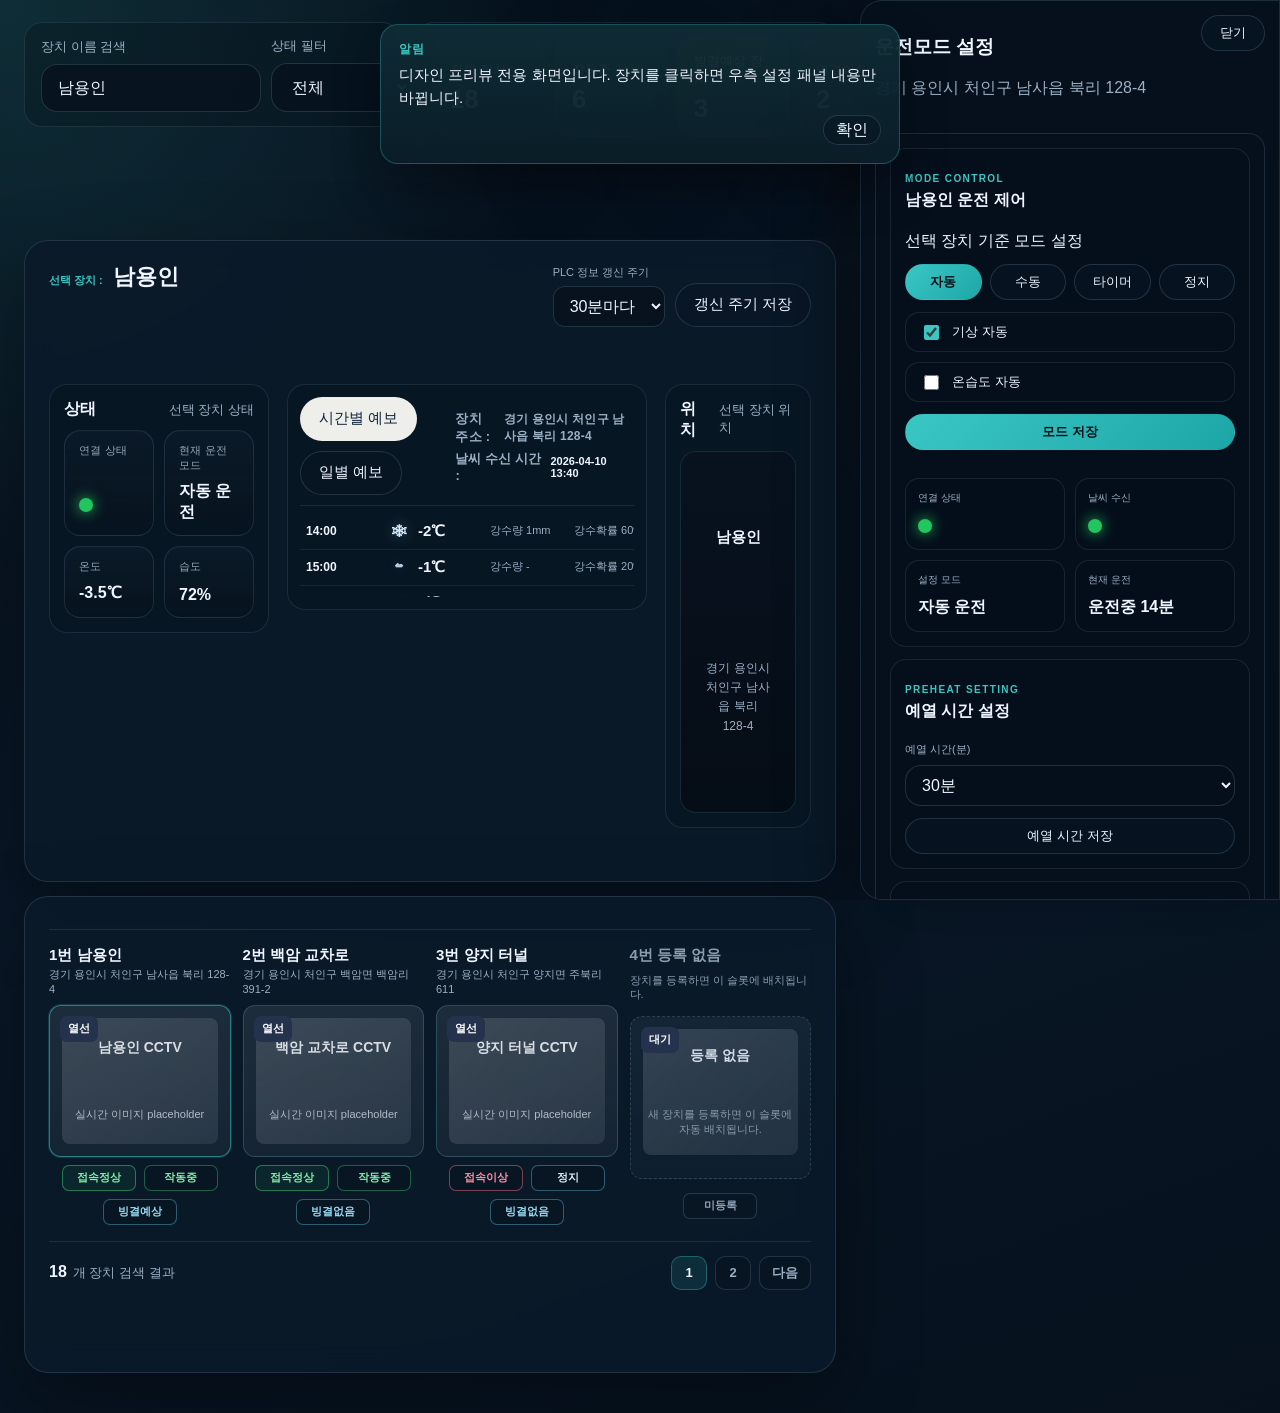
==== ui-preview/dashboard.html @ 3b99eb66 "preView" ====
<!DOCTYPE html>
<html lang="ko">
<head>
    <meta charset="UTF-8">
    <meta name="viewport" content="width=device-width, initial-scale=1.0">
    <title>대시보드 | 블랙아이스 관제 UI Preview</title>
    <link rel="stylesheet" href="assets/css/app.css">
    <script src="assets/js/preview.js" defer></script>
</head>
<body data-page="dashboard">
<div class="app-shell app-shell--drawer-open" data-drawer-shell>
    <aside class="sidebar">
        <div class="sidebar__account">
            <div class="sidebar__account-info">
                <strong>UI Preview Admin</strong>
                <span>admin</span>
            </div>
            <a href="index.html" class="button button--ghost button--sidebar">로그아웃</a>
        </div>
        <div class="sidebar__brand">
            <span class="sidebar__eyebrow">Black Ice MVP</span>
            <strong>관제 관리자</strong>
        </div>
        <nav class="sidebar__nav">
            <a href="dashboard.html" data-nav="dashboard">대시보드</a>
            <a href="devices.html" data-nav="devices">장치관리</a>
            <a href="users.html" data-nav="users">사용자관리</a>
        </nav>
        <div class="sidebar__footer">
            <p>PR 검토용 프리뷰입니다. 카드 선택, 모달 전환, 예보 토글만 목업 동작합니다.</p>
        </div>
    </aside>

    <main class="app-main app-main--dashboard">
        <div class="app-alert-pop" role="alert" aria-live="polite">
            <strong>알림</strong>
            <p>디자인 프리뷰 전용 화면입니다. 장치를 클릭하면 우측 설정 패널 내용만 바뀝니다.</p>
            <button type="button" class="app-alert-pop__close" aria-label="닫기">확인</button>
        </div>

        <div class="weather-alert-stack">
            <article class="weather-alert-card" data-dismiss-alert>
                <strong>남용인 눈 예정</strong>
                <p>11:00 진눈깨비 예보, 예열 시작</p>
                <small>경기 용인시 처인구 남사읍 북리 128-4</small>
                <button type="button" class="weather-alert-card__close" aria-label="닫기">X</button>
            </article>
        </div>

        <section class="camera-board__toolbar camera-board__toolbar--top">
            <section class="camera-board__tool-card">
                <form class="camera-filter-form" data-preview-message="정적 프리뷰에서는 검색 조건만 시각적으로 확인합니다.">
                    <label class="form-field">
                        <span>장치 이름 검색</span>
                        <input type="text" value="남용인" placeholder="장치 이름 입력">
                    </label>
                    <label class="form-field">
                        <span>상태 필터</span>
                        <select>
                            <option selected>전체</option>
                            <option>작동중</option>
                            <option>정상</option>
                            <option>꺼짐</option>
                            <option>통신이상</option>
                        </select>
                    </label>
                    <button type="submit" class="button button--ghost">검색</button>
                </form>
            </section>

            <section class="camera-board__tool-card camera-board__tool-card--stats">
                <div class="camera-board__header-actions">
                    <div class="stats-grid stats-grid--compact stats-grid--inline">
                        <button type="button" class="stat-card stat-card--compact" data-modal-target="all-devices-modal">
                            <span>전체 장치</span>
                            <strong>18</strong>
                        </button>
                        <button type="button" class="stat-card stat-card--compact stat-card--running" data-modal-target="running-devices-modal">
                            <span>작동중 장치</span>
                            <strong>6</strong>
                        </button>
                        <button type="button" class="stat-card stat-card--compact stat-card--ice" data-modal-target="icing-devices-modal">
                            <span>빙결예상 장치</span>
                            <strong>3</strong>
                        </button>
                        <button type="button" class="stat-card stat-card--compact stat-card--alert" data-modal-target="offline-devices-modal">
                            <span>연결이상발생</span>
                            <strong>2</strong>
                        </button>
                    </div>
                </div>
            </section>
        </section>

        <article class="panel panel--weather-board panel--weather-board--compact">
            <div class="panel__header">
                <div class="weather-board__title-line">
                    <span>선택 장치 :</span>
                    <strong data-selected-device-name>남용인</strong>
                </div>
                <div class="weather-board__actions">
                    <form class="weather-inline-setting-form weather-inline-setting-form--header" data-preview-message="갱신 주기 저장은 프리뷰에서 동작하지 않습니다.">
                        <label class="weather-inline-setting-form__field">
                            <span>PLC 정보 갱신 주기</span>
                            <select>
                                <option>갱신안함</option>
                                <option selected>30분마다</option>
                                <option>60분마다</option>
                            </select>
                        </label>
                        <button type="submit" class="button button--ghost">갱신 주기 저장</button>
                    </form>
                </div>
            </div>

            <div class="weather-board-layout">
                <section class="weather-section weather-section--status-board">
                    <div class="weather-section__header">
                        <h3>상태</h3>
                        <span data-selected-device-summary>선택 장치 상태</span>
                    </div>
                    <div class="weather-device-status-board">
                        <div class="weather-device-status-summary">
                            <article class="weather-device-summary-card">
                                <span>연결 상태</span>
                                <strong><i class="signal signal--large signal--on"></i></strong>
                            </article>
                            <article class="weather-device-summary-card">
                                <span>현재 운전 모드</span>
                                <strong data-selected-device-plc>자동 운전</strong>
                            </article>
                            <article class="weather-device-summary-card">
                                <span>온도</span>
                                <strong data-selected-device-temperature>-3.5℃</strong>
                            </article>
                            <article class="weather-device-summary-card">
                                <span>습도</span>
                                <strong data-selected-device-humidity>72%</strong>
                            </article>
                        </div>
                    </div>
                </section>

                <section class="weather-section weather-section--forecast-board">
                    <div class="weather-section__header">
                        <div class="weather-forecast-switch">
                            <button type="button" class="button weather-forecast-switch__button is-active" data-forecast-view="hourly">시간별 예보</button>
                            <button type="button" class="button weather-forecast-switch__button button--ghost" data-forecast-view="daily">일별 예보</button>
                        </div>
                        <div class="weather-forecast-meta">
                            <p class="weather-board__location-note weather-board__location-note--inline">
                                <span>장치 주소 :</span>
                                <strong data-selected-device-address>경기 용인시 처인구 남사읍 북리 128-4</strong>
                            </p>
                            <p class="weather-board__updated weather-board__updated--inline">
                                <span>날씨 수신 시간 :</span>
                                <strong data-selected-device-refresh>2026-04-10 13:40</strong>
                            </p>
                        </div>
                    </div>
                    <div class="weather-forecast-panel" data-forecast-panel="hourly">
                        <div class="weather-hourly-scroll">
                            <div class="weather-hourly-strip">
                                <article class="weather-hourly-card">
                                    <div class="weather-hourly-card__top"><strong>14:00</strong><span class="weather-icon weather-hourly-card__icon weather-icon--snow">❄</span></div>
                                    <span>-2℃</span><em>습설 가능성</em><small>강수량 1mm</small><small>강수확률 60%</small>
                                </article>
                                <article class="weather-hourly-card">
                                    <div class="weather-hourly-card__top"><strong>15:00</strong><span class="weather-icon weather-hourly-card__icon weather-icon--cloudy">☁</span></div>
                                    <span>-1℃</span><em>흐림</em><small>강수량 -</small><small>강수확률 20%</small>
                                </article>
                                <article class="weather-hourly-card">
                                    <div class="weather-hourly-card__top"><strong>16:00</strong><span class="weather-icon weather-hourly-card__icon weather-icon--rain">☂</span></div>
                                    <span>0℃</span><em>약한 비</em><small>강수량 1mm</small><small>강수확률 55%</small>
                                </article>
                            </div>
                        </div>
                    </div>
                    <div class="weather-forecast-panel is-hidden" data-forecast-panel="daily">
                        <div class="weather-daily-strip">
                            <article class="weather-daily-card">
                                <div class="weather-daily-card__day"><strong>04/10</strong><span>흐리고 눈</span></div>
                                <div class="weather-daily-card__summary"><span class="weather-icon weather-daily-card__icon weather-icon--snow">❄</span><div class="weather-daily-card__meta"><b>-4℃ / 1℃</b><small>강수량 1~4mm</small></div></div>
                            </article>
                            <article class="weather-daily-card">
                                <div class="weather-daily-card__day"><strong>04/11</strong><span>구름 많음</span></div>
                                <div class="weather-daily-card__summary"><span class="weather-icon weather-daily-card__icon weather-icon--cloudy">☁</span><div class="weather-daily-card__meta"><b>-2℃ / 5℃</b><small>강수량 -</small></div></div>
                            </article>
                        </div>
                    </div>
                </section>

                <section class="weather-section weather-section--map-board">
                    <div class="weather-section__header">
                        <h3>위치</h3>
                        <span>선택 장치 위치</span>
                    </div>
                    <div class="dashboard-weather-map-wrap">
                        <div class="dashboard-weather-map">
                            <div class="device-detail-map__fallback">
                                <strong data-selected-device-name>남용인</strong>
                                <p data-selected-device-address>경기 용인시 처인구 남사읍 북리 128-4</p>
                            </div>
                        </div>
                    </div>
                </section>
            </div>
        </article>

        <section class="panel panel--camera-board">
            <div class="camera-grid">
                <article class="camera-card is-active" data-device-card data-device-name="남용인">
                    <div class="camera-card__header">
                        <strong>1번 남용인</strong>
                        <p>경기 용인시 처인구 남사읍 북리 128-4</p>
                    </div>
                    <a class="camera-card__image" href="#" data-modal-target="operation-mode-modal"
                       data-device-name="남용인" data-device-address="경기 용인시 처인구 남사읍 북리 128-4"
                       data-device-mode="자동 운전" data-device-runtime="운전중 14분" data-device-summary="선택 장치 상태"
                       data-device-temperature="-3.5℃" data-device-humidity="72%" data-device-plc="자동 운전"
                       data-device-refresh="2026-04-10 13:40">
                        <div class="camera-card__badges"><span class="camera-card__badge">열선</span></div>
                        <div class="camera-card__placeholder"><strong>남용인 CCTV</strong><p>실시간 이미지 placeholder</p></div>
                    </a>
                    <div class="camera-card__meta">
                        <span class="camera-chip camera-chip--ok">접속정상</span>
                        <span class="camera-chip camera-chip--active">작동중</span>
                        <span class="camera-chip camera-chip--ice-risk">빙결예상</span>
                    </div>
                </article>

                <article class="camera-card" data-device-card data-device-name="백암 교차로">
                    <div class="camera-card__header">
                        <strong>2번 백암 교차로</strong>
                        <p>경기 용인시 처인구 백암면 백암리 391-2</p>
                    </div>
                    <a class="camera-card__image" href="#" data-modal-target="operation-mode-modal"
                       data-device-name="백암 교차로" data-device-address="경기 용인시 처인구 백암면 백암리 391-2"
                       data-device-mode="수동 ON" data-device-runtime="운전중 06분" data-device-summary="테스트 장치 상태"
                       data-device-temperature="-1.1℃" data-device-humidity="64%" data-device-plc="수동 운전"
                       data-device-refresh="2026-04-10 13:36">
                        <div class="camera-card__badges"><span class="camera-card__badge">열선</span></div>
                        <div class="camera-card__placeholder"><strong>백암 교차로 CCTV</strong><p>실시간 이미지 placeholder</p></div>
                    </a>
                    <div class="camera-card__meta">
                        <span class="camera-chip camera-chip--ok">접속정상</span>
                        <span class="camera-chip camera-chip--active">작동중</span>
                        <span class="camera-chip camera-chip--ice-safe">빙결없음</span>
                    </div>
                </article>

                <article class="camera-card" data-device-card data-device-name="양지 터널">
                    <div class="camera-card__header">
                        <strong>3번 양지 터널</strong>
                        <p>경기 용인시 처인구 양지면 주북리 611</p>
                    </div>
                    <a class="camera-card__image" href="#" data-modal-target="operation-mode-modal"
                       data-device-name="양지 터널" data-device-address="경기 용인시 처인구 양지면 주북리 611"
                       data-device-mode="정지" data-device-runtime="대기중" data-device-summary="선택 장치 상태"
                       data-device-temperature="1.8℃" data-device-humidity="49%" data-device-plc="정지"
                       data-device-refresh="2026-04-10 13:28">
                        <div class="camera-card__badges"><span class="camera-card__badge">열선</span></div>
                        <div class="camera-card__placeholder"><strong>양지 터널 CCTV</strong><p>실시간 이미지 placeholder</p></div>
                    </a>
                    <div class="camera-card__meta">
                        <span class="camera-chip camera-chip--bad">접속이상</span>
                        <span class="camera-chip camera-chip--idle">정지</span>
                        <span class="camera-chip camera-chip--ice-safe">빙결없음</span>
                    </div>
                </article>

                <article class="camera-card camera-card--empty">
                    <div class="camera-card__header"><strong>4번 등록 없음</strong><p>장치를 등록하면 이 슬롯에 배치됩니다.</p></div>
                    <div class="camera-card__image camera-card__image--empty"><span class="camera-card__badge">대기</span><div class="camera-card__placeholder camera-card__placeholder--empty"><strong>등록 없음</strong><p>새 장치를 등록하면 이 슬롯에 자동 배치됩니다.</p></div></div>
                    <div class="camera-card__meta"><span class="camera-chip camera-chip--empty">미등록</span></div>
                </article>
            </div>

            <div class="camera-board__footer">
                <div class="camera-board__result"><strong>18</strong><span>개 장치 검색 결과</span></div>
                <nav class="pagination">
                    <a class="page-link is-active" href="#">1</a>
                    <a class="page-link" href="#">2</a>
                    <a class="page-link" href="#">다음</a>
                </nav>
            </div>
        </section>
    </main>
</div>

<div class="modal modal--drawer is-open" id="operation-mode-modal">
    <div class="modal__backdrop modal__backdrop--solid" data-close-modal></div>
    <div class="modal__panel modal__panel--wide">
        <div class="modal__header">
            <div>
                <h3>운전모드 설정</h3>
                <p class="detail-note" data-selected-device-address>경기 용인시 처인구 남사읍 북리 128-4</p>
            </div>
            <div class="modal__actions">
                <button type="button" class="button button--ghost" data-close-modal>닫기</button>
            </div>
        </div>

        <div class="modal-mode-layout">
            <section class="modal-side-stack">
                <section class="modal-setting-card">
                    <div class="modal-mode-aside__header">
                        <p class="panel__eyebrow">Mode Control</p>
                        <h4><span data-selected-device-name>남용인</span> 운전 제어</h4>
                    </div>

                    <div class="modal-mode-controls">
                        <form class="inline-form inline-form--tight" data-preview-message="프리뷰에서는 실제 제어 명령이 전송되지 않습니다.">
                            <div class="modal-mode-picker">
                                <div class="help-inline-label"><span>선택 장치 기준 모드 설정</span></div>
                                <div class="modal-mode-picker__buttons">
                                    <button type="button" class="button mode-option-button button--primary is-active" data-mode-option="AUTO">자동</button>
                                    <button type="button" class="button mode-option-button button--ghost" data-mode-option="MANUAL">수동</button>
                                    <button type="button" class="button mode-option-button button--ghost" data-mode-option="TIMER">타이머</button>
                                    <button type="button" class="button mode-option-button button--ghost" data-mode-option="STOP">정지</button>
                                </div>
                            </div>

                            <div class="modal-auto-options" id="autoModeOptions">
                                <label class="modal-checkbox"><input type="checkbox" checked><span>기상 자동</span></label>
                                <label class="modal-checkbox"><input type="checkbox"><span>온습도 자동</span></label>
                            </div>

                            <button type="submit" class="button button--primary">모드 저장</button>
                        </form>

                        <div class="mode-actions is-hidden" id="manualControlActions">
                            <button type="button" class="button manual-state-button button--accent is-active" data-manual-state="ON">수동 ON</button>
                            <button type="button" class="button manual-state-button button--ghost" data-manual-state="OFF">수동 OFF</button>
                        </div>

                        <div class="modal-mode-status">
                            <article class="modal-mode-status-card"><span>연결 상태</span><strong><i class="signal signal--on"></i></strong></article>
                            <article class="modal-mode-status-card"><span>날씨 수신</span><strong><i class="signal signal--on"></i></strong></article>
                            <article class="modal-mode-status-card"><span>설정 모드</span><strong data-selected-device-mode>자동 운전</strong></article>
                            <article class="modal-mode-status-card"><span>현재 운전</span><strong data-selected-device-runtime>운전중 14분</strong></article>
                        </div>
                    </div>
                </section>

                <section class="modal-setting-card" id="preheatSettingCard">
                    <div class="modal-mode-aside__header">
                        <p class="panel__eyebrow">Preheat Setting</p>
                        <h4>예열 시간 설정</h4>
                    </div>
                    <form class="inline-form inline-form--tight" data-preview-message="예열 시간은 프리뷰에서 저장되지 않습니다.">
                        <label class="form-field">
                            <span>예열 시간(분)</span>
                            <select>
                                <option>0분</option>
                                <option selected>30분</option>
                                <option>60분</option>
                                <option>90분</option>
                            </select>
                        </label>
                        <button type="submit" class="button button--ghost">예열 시간 저장</button>
                    </form>
                </section>

                <section class="modal-setting-card">
                    <div class="modal-mode-aside__header">
                        <p class="panel__eyebrow">Time Setting</p>
                        <h4>시간 설정</h4>
                    </div>
                    <div class="modal-setting-stack">
                        <div class="modal-subsetting" data-mode-panel="manual">
                            <form class="inline-form inline-form--tight" data-preview-message="수동 시간 설정은 프리뷰에서 저장되지 않습니다.">
                                <label class="form-field"><span>가동 유지 시간</span><select><option>30분</option><option selected>60분</option><option>90분</option></select></label>
                                <label class="form-field"><span>딜레이 시간</span><select><option selected>0분</option><option>30분</option><option>60분</option></select></label>
                                <button type="submit" class="button button--ghost">작동 시간 저장</button>
                            </form>
                        </div>

                        <div class="modal-subsetting is-hidden" data-mode-panel="auto">
                            <form class="inline-form inline-form--tight" data-preview-message="자동 모드 시간 설정은 프리뷰에서 저장되지 않습니다.">
                                <label class="form-field"><span>정지 딜레이 시간</span><select><option selected>0분</option><option>30분</option><option>60분</option></select></label>
                                <button type="submit" class="button button--ghost">딜레이 저장</button>
                            </form>
                        </div>

                        <div class="modal-subsetting is-hidden" data-mode-panel="timer">
                            <form class="inline-form inline-form--tight" data-preview-message="타이머 설정은 프리뷰에서 저장되지 않습니다.">
                                <label class="form-field"><span>타이머 시작시간</span><select><option selected>06:00</option><option>06:30</option><option>07:00</option></select></label>
                                <label class="form-field"><span>가동시간</span><select><option>30분</option><option selected>60분</option></select></label>
                                <label class="form-field"><span>중단시간</span><select><option selected>30분</option><option>60분</option></select></label>
                                <label class="form-field"><span>타이머 종료시간</span><select><option>08:00</option><option selected>09:00</option></select></label>
                                <button type="submit" class="button button--ghost">타이머 저장</button>
                            </form>
                        </div>

                        <div class="modal-subsetting is-hidden" data-mode-panel="stop">
                            <div class="modal-stop-note">
                                <strong>정지 모드</strong>
                                <p>정지를 저장하면 선택 장치에 OFF 명령이 전송되는 흐름을 가정합니다.</p>
                            </div>
                        </div>
                    </div>
                </section>
            </section>
        </div>
    </div>
</div>

<div class="modal" id="all-devices-modal">
    <div class="modal__backdrop" data-close-modal></div>
    <div class="modal__panel">
        <div class="modal__header"><h3>전체 장치</h3><button type="button" class="button button--ghost" data-close-modal>닫기</button></div>
        <div class="modal__body"><ul class="modal-list"><li><div><strong>남용인</strong><span>정상</span></div><a href="device-detail.html" class="button button--ghost">상세</a></li><li><div><strong>백암 교차로</strong><span>정상</span></div><a href="device-detail.html" class="button button--ghost">상세</a></li><li><div><strong>양지 터널</strong><span>통신이상</span></div><a href="device-detail.html" class="button button--ghost">상세</a></li></ul></div>
    </div>
</div>

<div class="modal" id="running-devices-modal">
    <div class="modal__backdrop" data-close-modal></div>
    <div class="modal__panel">
        <div class="modal__header"><h3>작동중 장치</h3><button type="button" class="button button--ghost" data-close-modal>닫기</button></div>
        <div class="modal__body"><ul class="modal-list"><li><div><strong>남용인</strong><span>자동 운전</span></div><a href="device-detail.html" class="button button--ghost">상세</a></li><li><div><strong>백암 교차로</strong><span>수동 ON</span></div><a href="device-detail.html" class="button button--ghost">상세</a></li></ul></div>
    </div>
</div>

<div class="modal" id="icing-devices-modal">
    <div class="modal__backdrop" data-close-modal></div>
    <div class="modal__panel">
        <div class="modal__header"><h3>빙결예상 장치</h3><button type="button" class="button button--ghost" data-close-modal>닫기</button></div>
        <div class="modal__body"><ul class="modal-list"><li><div><strong>남용인</strong><span>11:00 진눈깨비 예보</span></div><a href="device-detail.html" class="button button--ghost">상세</a></li><li><div><strong>북리 램프</strong><span>12:00 비/눈 예보</span></div><a href="device-detail.html" class="button button--ghost">상세</a></li></ul></div>
    </div>
</div>

<div class="modal" id="offline-devices-modal">
    <div class="modal__backdrop" data-close-modal></div>
    <div class="modal__panel">
        <div class="modal__header"><h3>연결이상 장치</h3><button type="button" class="button button--ghost" data-close-modal>닫기</button></div>
        <div class="modal__body"><ul class="modal-list"><li><div><strong>양지 터널</strong><span>PLC 응답 지연</span></div><a href="device-detail.html" class="button button--ghost">상세</a></li><li><div><strong>원삼 교량</strong><span>상태 수신 실패</span></div><a href="device-detail.html" class="button button--ghost">상세</a></li></ul></div>
    </div>
</div>
</body>
</html>
---- ui-preview/assets/css/app.css ----
:root {
    --bg: #07111d;
    --bg-soft: #0d1a29;
    --panel: rgba(10, 26, 42, 0.9);
    --panel-strong: #10253b;
    --line: rgba(154, 193, 220, 0.16);
    --text: #eff6ff;
    --muted: #9bb0c4;
    --accent: #3ac7c4;
    --accent-strong: #1ea6a7;
    --warning: #f97316;
    --danger: #fb7185;
    --success: #22c55e;
    --shadow: 0 30px 80px rgba(0, 0, 0, 0.35);
}

* {
    box-sizing: border-box;
}

body {
    margin: 0;
    min-height: 100vh;
    font-family: "Segoe UI", "Pretendard", "Noto Sans KR", sans-serif;
    color: var(--text);
    background:
            radial-gradient(circle at top left, rgba(58, 199, 196, 0.16), transparent 30%),
            radial-gradient(circle at right 20%, rgba(249, 115, 22, 0.12), transparent 28%),
            linear-gradient(160deg, #06101b 0%, #091727 50%, #06111d 100%);
}

a {
    color: inherit;
    text-decoration: none;
}

button,
input,
select,
textarea {
    font: inherit;
}

.login-body {
    display: grid;
    place-items: center;
    padding: 32px;
}

.login-shell {
    display: grid;
    grid-template-columns: minmax(320px, 460px) minmax(260px, 320px);
    gap: 24px;
    width: min(100%, 1040px);
}

.login-panel,
.login-card,
.sidebar,
.panel,
.modal__panel {
    border: 1px solid var(--line);
    border-radius: 24px;
    background: var(--panel);
    box-shadow: var(--shadow);
    backdrop-filter: blur(14px);
}

.login-panel {
    padding: 40px;
}

.login-panel__eyebrow,
.panel__eyebrow,
.topbar__label,
.sidebar__eyebrow {
    display: inline-block;
    margin-bottom: 10px;
    color: var(--accent);
    font-size: 12px;
    font-weight: 700;
    letter-spacing: 0.14em;
    text-transform: uppercase;
}

.login-panel h1,
.topbar h1,
.panel h2 {
    margin: 0;
    font-size: clamp(1.35rem, 1.8vw, 1.95rem);
}

.login-panel p,
.topbar__subtitle,
.sidebar__footer,
.placeholder p,
.empty-state p,
.detail-note {
    color: var(--muted);
}

.login-form,
.inline-form,
.form-grid {
    display: grid;
    gap: 16px;
}

.form-grid {
    grid-template-columns: repeat(2, minmax(0, 1fr));
}

.form-field {
    display: grid;
    gap: 8px;
}

.form-field__inline {
    display: grid;
    grid-template-columns: minmax(0, 1fr) auto;
    gap: 10px;
    align-items: center;
}

.form-field--full {
    grid-column: 1 / -1;
}

.form-field span {
    font-size: 13px;
    color: var(--muted);
}

.form-field input,
.form-field select,
.form-field textarea {
    width: 100%;
    padding: 14px 16px;
    border: 1px solid rgba(154, 193, 220, 0.18);
    border-radius: 16px;
    background: rgba(7, 17, 29, 0.78);
    color: var(--text);
}

.form-field input[readonly] {
    background: rgba(10, 22, 36, 0.88);
    color: rgba(239, 246, 255, 0.92);
}

.device-address-search small {
    color: var(--muted);
}

.device-form--compact {
    gap: 12px;
}

.device-form--compact .form-field {
    gap: 6px;
}

.device-form--compact .form-field span,
.device-form--compact .form-field small {
    font-size: 12px;
}

.device-form--compact .form-field input,
.device-form--compact .form-field select,
.device-form--compact .form-field textarea {
    padding: 12px 14px;
    border-radius: 14px;
    font-size: 14px;
}

.device-form--compact .button {
    min-height: 40px;
    font-size: 14px;
}

.form-field small {
    color: #fecaca;
}

.button {
    display: inline-flex;
    align-items: center;
    justify-content: center;
    gap: 8px;
    min-height: 44px;
    padding: 0 18px;
    border: 1px solid transparent;
    border-radius: 999px;
    cursor: pointer;
    font-size: 15px;
    transition: transform 0.18s ease, border-color 0.18s ease, background 0.18s ease;
}

.button:hover {
    transform: translateY(-1px);
}

.button--primary {
    background: linear-gradient(135deg, var(--accent), var(--accent-strong));
    color: #03131a;
    font-weight: 700;
}

.button--accent {
    background: linear-gradient(135deg, #f59e0b, var(--warning));
    color: #1c1204;
    font-weight: 700;
}

.button--ghost {
    border-color: rgba(154, 193, 220, 0.18);
    background: rgba(9, 22, 36, 0.65);
    color: var(--text);
}

.button--danger {
    background: rgba(251, 113, 133, 0.14);
    border-color: rgba(251, 113, 133, 0.28);
    color: #fecdd3;
}

.button--full {
    width: 100%;
}

.button--sidebar {
    min-height: 38px;
    padding: 0 14px;
}

.app-shell {
    display: grid;
    grid-template-columns: 280px minmax(0, 1fr);
    min-height: 100vh;
}

.sidebar {
    margin: 22px;
    padding: 20px 20px 24px;
    display: flex;
    flex-direction: column;
    gap: 18px;
}

.sidebar__account {
    display: flex;
    align-items: center;
    justify-content: space-between;
    gap: 10px;
    padding: 12px 14px;
    border: 1px solid var(--line);
    border-radius: 18px;
    background: rgba(8, 18, 31, 0.72);
}

.sidebar__account-info {
    display: grid;
    gap: 2px;
    min-width: 0;
}

.sidebar__account-info strong {
    font-size: 12px;
    line-height: 1.2;
    white-space: nowrap;
}

.sidebar__account-info span {
    color: var(--muted);
    font-size: 11px;
    line-height: 1.2;
    white-space: nowrap;
    overflow: hidden;
    text-overflow: ellipsis;
}

.sidebar__brand {
    display: grid;
    gap: 8px;
}

.sidebar__brand strong {
    font-size: 1.35rem;
}

.sidebar__nav {
    display: grid;
    gap: 8px;
}

.sidebar__nav a {
    padding: 14px 16px;
    border-radius: 16px;
    color: var(--muted);
}

.sidebar__nav a.is-active,
.sidebar__nav a:hover {
    background: rgba(58, 199, 196, 0.12);
    color: var(--text);
}

.sidebar__footer {
    margin-top: auto;
    font-size: 13px;
    line-height: 1.7;
}

.app-main {
    padding: 24px 24px 40px 0;
    display: grid;
    gap: 20px;
    transition: padding 0.28s ease;
}

.app-main--dashboard {
    padding-top: 22px;
    gap: 14px;
}

@media (min-width: 1101px) {
    .app-shell {
        transition: grid-template-columns 0.28s ease;
    }

    .sidebar {
        transition:
            margin 0.28s ease,
            padding 0.28s ease,
            opacity 0.22s ease,
            transform 0.28s ease,
            border-color 0.22s ease,
            box-shadow 0.22s ease;
        transform-origin: left center;
    }

    .app-shell--drawer-open {
        grid-template-columns: 0 minmax(0, 1fr);
    }

    .app-shell--drawer-open .sidebar {
        width: 0;
        min-width: 0;
        margin: 22px 0 22px 0;
        padding: 0;
        opacity: 0;
        overflow: hidden;
        transform: translateX(-28px);
        border-color: transparent;
        box-shadow: none;
        pointer-events: none;
    }

    .app-shell--drawer-open .app-main {
        padding-left: 24px;
        padding-right: 444px;
    }
}

.topbar,
.panel {
    padding: 24px;
}

.topbar {
    display: flex;
    align-items: center;
    justify-content: space-between;
    gap: 16px;
    border: 1px solid var(--line);
    border-radius: 24px;
    background: rgba(9, 24, 38, 0.72);
    box-shadow: var(--shadow);
    backdrop-filter: blur(14px);
}

.topbar__actions {
    display: flex;
    align-items: center;
    gap: 12px;
}

.topbar__user {
    display: grid;
    text-align: right;
}

.flash,
.alert {
    padding: 14px 18px;
    border-radius: 16px;
}

.flash {
    background: rgba(58, 199, 196, 0.12);
    border: 1px solid rgba(58, 199, 196, 0.25);
}

.app-alert-pop {
    position: fixed;
    top: 24px;
    left: 50%;
    transform: translateX(-50%);
    z-index: 1200;
    display: grid;
    gap: 6px;
    min-width: min(420px, calc(100vw - 32px));
    max-width: min(520px, calc(100vw - 32px));
    padding: 16px 18px 18px;
    border: 1px solid rgba(58, 199, 196, 0.3);
    border-radius: 18px;
    background: linear-gradient(180deg, rgba(15, 44, 53, 0.96), rgba(10, 30, 41, 0.97));
    box-shadow: 0 24px 48px rgba(0, 0, 0, 0.28);
    cursor: pointer;
}

.app-alert-pop strong {
    color: var(--accent);
    font-size: 12px;
    font-weight: 700;
    letter-spacing: 0.12em;
    text-transform: uppercase;
}

.app-alert-pop p {
    margin: 0;
    color: var(--text);
    font-size: 15px;
    line-height: 1.5;
}

.app-alert-pop__close {
    justify-self: end;
    min-height: 30px;
    padding: 0 12px;
    border: 1px solid rgba(154, 193, 220, 0.18);
    border-radius: 999px;
    background: rgba(7, 17, 29, 0.38);
    color: var(--text);
    cursor: pointer;
}

.weather-alert-stack {
    position: fixed;
    right: 20px;
    bottom: 20px;
    z-index: 980;
    display: grid;
    gap: 10px;
    width: min(360px, calc(100vw - 32px));
}

.weather-alert-card {
    position: relative;
    display: grid;
    gap: 6px;
    padding: 14px 42px 14px 16px;
    border: 1px solid rgba(255, 145, 77, 0.28);
    border-radius: 16px;
    background: rgba(29, 17, 9, 0.94);
    box-shadow: 0 18px 36px rgba(0, 0, 0, 0.22);
}

.weather-alert-card strong {
    color: #ffd7b5;
    font-size: 14px;
}

.weather-alert-card p {
    margin: 0;
    color: var(--text);
    font-size: 13px;
    line-height: 1.45;
}

.weather-alert-card small {
    color: var(--muted);
    font-size: 11px;
}

.weather-alert-card__close {
    position: absolute;
    top: 10px;
    right: 12px;
    width: 24px;
    height: 24px;
    border: 1px solid rgba(255, 215, 181, 0.22);
    border-radius: 999px;
    background: rgba(255, 255, 255, 0.04);
    color: #ffd7b5;
    cursor: pointer;
    font-size: 11px;
    font-weight: 800;
}

.alert--error {
    background: rgba(251, 113, 133, 0.12);
    border: 1px solid rgba(251, 113, 133, 0.3);
    color: #fecdd3;
}

.stats-grid,
.dashboard-grid {
    display: grid;
    gap: 20px;
}

.stats-grid {
    grid-template-columns: repeat(3, minmax(0, 1fr));
}

.stats-grid--compact {
    gap: 10px;
}

.stats-grid--inline {
    grid-template-columns: repeat(4, minmax(112px, 150px));
    align-items: stretch;
}

.camera-filter-form {
    display: grid;
    grid-template-columns: minmax(220px, 280px) minmax(140px, 170px) auto;
    gap: 10px;
    align-items: end;
}

.dashboard-grid {
    grid-template-columns: repeat(2, minmax(0, 1fr));
}

.dashboard-stack {
    display: grid;
    gap: 20px;
}

.weather-board__actions {
    display: grid;
    grid-template-columns: auto auto auto;
    justify-content: end;
    align-items: start;
    column-gap: 12px;
    row-gap: 6px;
}

.weather-board__updated {
    margin: 0;
    display: grid;
    justify-items: end;
    gap: 4px;
    color: var(--muted);
    font-size: 12px;
}

.weather-board__updated strong {
    color: var(--text);
    font-size: 12px;
    font-weight: 600;
}

.weather-board__title-line {
    display: flex;
    align-items: baseline;
    gap: 10px;
}

.weather-board__title-line span {
    color: var(--accent);
    font-size: 11px;
    font-weight: 700;
    text-transform: uppercase;
}

.weather-board__title-line strong {
    color: var(--text);
    font-size: 22px;
    font-weight: 800;
    line-height: 1.1;
}

.weather-board__title-line em {
    color: var(--muted);
    font-style: normal;
    font-size: 13px;
    line-height: 1.4;
}

.weather-board__device-note {
    margin: 0;
    display: flex;
    align-items: center;
    justify-content: flex-end;
    grid-column: 2 / -1;
    gap: 8px;
    padding: 2px 2px 0;
    color: rgba(154, 193, 220, 0.82);
    font-size: 12px;
    letter-spacing: 0.02em;
}

.weather-board__device-note span {
    color: var(--accent);
    font-size: 11px;
    font-weight: 700;
    text-transform: uppercase;
}

.weather-board__device-note strong {
    color: var(--text);
    font-size: 12px;
    font-weight: 600;
}

.weather-board__location-note {
    margin: 0;
    display: flex;
    align-items: center;
    justify-content: flex-end;
    grid-column: 1 / -1;
    gap: 8px;
    padding: 2px 2px 0;
    color: rgba(154, 193, 220, 0.82);
    font-size: 12px;
    letter-spacing: 0.02em;
}

.weather-board__location-note span {
    color: var(--accent);
    font-size: 11px;
    font-weight: 700;
    text-transform: uppercase;
}

.weather-board__location-note strong {
    color: var(--muted);
    font-size: 12px;
    font-weight: 600;
}

.weather-board__location-note--inline {
    grid-column: auto;
    justify-content: flex-end;
    padding: 0;
    font-size: 11px;
}

.weather-board__updated--inline {
    display: flex;
    align-items: center;
    justify-content: flex-end;
    gap: 6px;
    font-size: 10px;
}

.weather-board__updated--inline span {
    color: var(--accent);
    font-size: 10px;
    font-weight: 700;
    text-transform: uppercase;
}

.weather-board__updated--inline strong {
    font-size: 11px;
}

.weather-search-form {
    display: flex;
    align-items: center;
    gap: 8px;
}

.weather-board__actions > .weather-search-form {
    grid-column: 2;
}

.weather-board__actions > form:last-child {
    grid-column: 3;
}

.weather-search-form input {
    width: 220px;
    padding: 12px 14px;
    border: 1px solid rgba(154, 193, 220, 0.18);
    border-radius: 14px;
    background: rgba(7, 17, 29, 0.78);
    color: var(--text);
}

.stat-card {
    padding: 24px;
    border: 1px solid var(--line);
    border-radius: 24px;
    background: rgba(13, 28, 44, 0.92);
    color: var(--text);
    text-align: left;
    cursor: pointer;
    box-shadow: var(--shadow);
}

.stat-card span,
.stat-card em {
    display: block;
}

.stat-card strong {
    display: block;
    margin: 18px 0 8px;
    font-size: clamp(1.8rem, 3.4vw, 2.6rem);
}

.stat-card em {
    color: var(--muted);
    font-style: normal;
}

.stat-card--compact {
    min-height: 88px;
    padding: 14px 16px;
    border-radius: 18px;
}

.stat-card--compact span {
    font-size: 13px;
}

.stat-card--compact strong {
    margin: 8px 0 0;
    font-size: clamp(1.45rem, 2vw, 1.95rem);
    line-height: 1;
}

.stat-card--running {
    background: linear-gradient(135deg, rgba(9, 40, 40, 0.92), rgba(10, 26, 42, 0.92));
}

.stat-card--alert {
    background: linear-gradient(135deg, rgba(58, 20, 18, 0.92), rgba(20, 19, 31, 0.92));
}

.stat-card--ice {
    background: linear-gradient(135deg, rgba(86, 48, 16, 0.92), rgba(14, 31, 44, 0.92));
}

.panel__header,
.modal__header {
    display: flex;
    align-items: flex-start;
    justify-content: space-between;
    gap: 12px;
    margin-bottom: 18px;
}

.panel__actions,
.mode-actions,
.form-actions,
.table-actions {
    display: flex;
    gap: 10px;
    flex-wrap: wrap;
}

.panel--feature {
    min-height: 280px;
}

.panel--live {
    min-height: 0;
}

.panel--wide {
    width: 100%;
}

.panel--compact {
    min-height: 0;
}

.panel--table {
    padding-top: 20px;
}

.panel--camera-board {
    padding-top: 16px;
}

.camera-board__toolbar {
    display: grid;
    grid-template-columns: minmax(320px, 1.15fr) minmax(420px, 1fr);
    gap: 16px;
    align-items: start;
}

.camera-board__toolbar--top {
    margin-bottom: 16px;
}

.camera-board__tool-card {
    padding: 14px 16px;
    border: 1px solid rgba(154, 193, 220, 0.12);
    border-radius: 18px;
    background: rgba(7, 18, 29, 0.34);
}

.camera-board__tool-card--stats {
    display: grid;
}

.camera-board__header-actions {
    display: flex;
    align-items: center;
    justify-content: space-between;
    gap: 14px;
    flex-wrap: nowrap;
}

.camera-board__header-actions > .button {
    flex: 0 0 auto;
    white-space: nowrap;
}

.camera-board__footer {
    display: flex;
    align-items: center;
    justify-content: space-between;
    gap: 14px;
    margin-top: 16px;
    padding-top: 14px;
    border-top: 1px solid rgba(154, 193, 220, 0.12);
}

.camera-board__result {
    display: inline-flex;
    align-items: baseline;
    gap: 6px;
    color: var(--muted);
    font-size: 13px;
}

.camera-board__result strong {
    color: var(--text);
    font-size: 16px;
}

.camera-grid {
    display: grid;
    grid-template-columns: repeat(4, minmax(0, 1fr));
    gap: 12px 12px;
    margin-top: 16px;
    padding-top: 16px;
    border-top: 1px solid rgba(154, 193, 220, 0.12);
}

.camera-card {
    display: grid;
    gap: 8px;
}

.camera-card--empty .camera-card__header strong,
.camera-card--empty .camera-card__header p {
    color: rgba(155, 176, 196, 0.88);
}

.camera-card.is-active .camera-card__image {
    border-color: rgba(58, 199, 196, 0.55);
    box-shadow: 0 0 0 1px rgba(58, 199, 196, 0.2);
}

.camera-card__header {
    display: grid;
    gap: 2px;
}

.camera-card__header strong {
    font-size: 15px;
    color: var(--text);
}

.camera-card__header p {
    margin: 0;
    color: var(--muted);
    font-size: 11px;
    line-height: 1.35;
}

.camera-card__image {
    position: relative;
    display: block;
    min-height: 150px;
    padding: 12px;
    border: 1px solid rgba(82, 148, 174, 0.34);
    border-radius: 12px;
    background: linear-gradient(180deg, rgba(208, 219, 230, 0.1), rgba(208, 219, 230, 0.06));
    text-decoration: none;
}

.camera-card__image--empty {
    cursor: default;
    border-style: dashed;
    border-color: rgba(154, 193, 220, 0.2);
    background: linear-gradient(180deg, rgba(154, 193, 220, 0.08), rgba(154, 193, 220, 0.03));
}

.camera-card__badge {
    position: absolute;
    top: 10px;
    left: 10px;
    display: inline-flex;
    align-items: center;
    justify-content: center;
    min-width: 34px;
    min-height: 26px;
    padding: 0 8px;
    border-radius: 7px;
    background: #24324d;
    color: #fff;
    font-size: 11px;
    font-weight: 700;
}

.camera-card__badges {
    position: absolute;
    top: 10px;
    left: 10px;
    display: inline-flex;
    gap: 6px;
    align-items: center;
}

.camera-card__badges .camera-card__badge {
    position: static;
}

.camera-card__badge--ice-safe,
.camera-card__badge.is-ice-safe {
    background: rgba(15, 23, 42, 0.86);
    color: #dbeafe;
}

.camera-card__badge--ice-risk,
.camera-card__badge.is-ice-risk {
    background: rgba(255, 145, 77, 0.92);
    color: #101826;
}

.camera-chip--ice-safe {
    border-color: rgba(82, 148, 174, 0.42);
    color: #cbd5e1;
}

.camera-chip--ice-risk {
    border-color: rgba(255, 145, 77, 0.72);
    color: #ffd7b5;
}

.camera-card__placeholder {
    display: grid;
    place-items: center;
    gap: 6px;
    min-height: 126px;
    border-radius: 8px;
    background:
            linear-gradient(135deg, rgba(255, 255, 255, 0.08), rgba(255, 255, 255, 0.02)),
            rgba(217, 228, 238, 0.08);
    color: rgba(233, 239, 244, 0.9);
    text-align: center;
}

.camera-card__placeholder strong {
    font-size: 14px;
}

.camera-card__placeholder p {
    margin: 0;
    color: rgba(222, 232, 240, 0.74);
    font-size: 11px;
}

.camera-card__placeholder--empty strong {
    color: rgba(239, 246, 255, 0.86);
}

.camera-card__placeholder--empty p {
    color: rgba(155, 176, 196, 0.82);
}

.camera-card__meta {
    display: flex;
    align-items: center;
    justify-content: center;
    gap: 8px;
    flex-wrap: wrap;
}

.camera-chip {
    display: inline-flex;
    align-items: center;
    justify-content: center;
    min-width: 74px;
    min-height: 26px;
    padding: 0 10px;
    border: 1px solid rgba(98, 178, 210, 0.45);
    border-radius: 7px;
    background: rgba(8, 18, 31, 0.28);
    color: #99d9f3;
    font-size: 11px;
    font-weight: 600;
}

.camera-chip--ok {
    border-color: rgba(58, 199, 119, 0.52);
    background: rgba(58, 199, 119, 0.08);
    color: #7ef2a6;
}

.camera-chip--bad {
    border-color: rgba(255, 122, 144, 0.45);
    color: #ff8ea2;
}

.camera-chip--active {
    border-color: rgba(58, 199, 119, 0.42);
    color: #7ef2a6;
}

.camera-chip--idle {
    color: #dce9f4;
}

.camera-chip--empty {
    border-color: rgba(154, 193, 220, 0.2);
    color: rgba(155, 176, 196, 0.92);
}

.pagination {
    display: flex;
    align-items: center;
    gap: 8px;
    flex-wrap: wrap;
}

.page-link {
    display: inline-flex;
    align-items: center;
    justify-content: center;
    min-width: 36px;
    min-height: 34px;
    padding: 0 12px;
    border: 1px solid rgba(154, 193, 220, 0.18);
    border-radius: 10px;
    background: rgba(8, 18, 31, 0.48);
    color: var(--muted);
    text-decoration: none;
    font-size: 13px;
    font-weight: 600;
}

.page-link.is-active,
.page-link:hover {
    border-color: rgba(58, 199, 196, 0.35);
    background: rgba(58, 199, 196, 0.12);
    color: var(--text);
}

.panel__subtitle {
    margin: 8px 0 0;
    color: var(--muted);
    font-size: 14px;
}

.panel--narrow {
    max-width: 860px;
}

.placeholder,
.empty-state {
    display: grid;
    place-items: center;
    gap: 8px;
    padding: 32px;
    border: 1px dashed rgba(154, 193, 220, 0.2);
    border-radius: 20px;
    background: rgba(5, 14, 24, 0.5);
    text-align: center;
}

.placeholder--media {
    min-height: 210px;
}

.placeholder--compact {
    min-height: 136px;
    padding: 20px;
}

.placeholder--map,
.placeholder--weather,
.placeholder--log {
    min-height: 220px;
}

.meta-list {
    display: grid;
    gap: 12px;
    margin-top: 18px;
}

.meta-list--compact {
    grid-template-columns: repeat(2, minmax(0, 1fr));
    margin-top: 14px;
}

.meta-list div,
.detail-grid div {
    padding: 14px 16px;
    border: 1px solid var(--line);
    border-radius: 16px;
    background: rgba(8, 18, 31, 0.65);
}

.meta-list span,
.detail-grid dt {
    display: block;
    margin-bottom: 8px;
    color: var(--muted);
    font-size: 13px;
}

.status-chip,
.status-dot {
    display: inline-flex;
    align-items: center;
    gap: 8px;
    min-height: 34px;
    padding: 0 14px;
    border-radius: 999px;
    background: rgba(154, 193, 220, 0.12);
    color: var(--text);
    font-size: 12px;
}

.status-chip--running {
    background: rgba(34, 197, 94, 0.16);
    color: #bbf7d0;
}

.status-chip--idle,
.status-dot--idle {
    background: rgba(148, 163, 184, 0.18);
    color: #dbeafe;
}

.signal {
    display: inline-block;
    width: 14px;
    height: 14px;
    border-radius: 50%;
    box-shadow: 0 0 14px currentColor;
}

.signal--on {
    color: var(--success);
    background: var(--success);
}

.signal--off {
    color: var(--danger);
    background: var(--danger);
}

.table-wrap {
    overflow-x: auto;
}

.data-table {
    width: 100%;
    border-collapse: collapse;
    min-width: 980px;
}

.data-table th,
.data-table td {
    padding: 12px 12px;
    border-bottom: 1px solid rgba(154, 193, 220, 0.1);
    text-align: left;
    vertical-align: middle;
}

.data-table tbody tr.is-selected {
    background: rgba(58, 199, 196, 0.08);
}

.data-table tbody tr.is-selected td:first-child a {
    color: var(--accent);
}

.data-table th {
    color: var(--muted);
    font-size: 13px;
    font-weight: 600;
}

.detail-grid {
    display: grid;
    grid-template-columns: repeat(2, minmax(0, 1fr));
    gap: 12px;
}

.plc-detail {
    display: grid;
    gap: 16px;
}

.plc-detail__summary {
    display: grid;
    grid-template-columns: repeat(3, minmax(0, 1fr));
    gap: 12px;
}

.plc-detail__summary-card {
    display: grid;
    gap: 8px;
    padding: 14px 16px;
    border: 1px solid rgba(154, 193, 220, 0.14);
    border-radius: 16px;
    background: rgba(8, 18, 31, 0.65);
}

.plc-detail__summary-card span {
    color: var(--muted);
    font-size: 12px;
}

.plc-detail__summary-card strong {
    color: var(--text);
    font-size: 20px;
    font-weight: 800;
}

.plc-detail__metrics {
    grid-template-columns: repeat(3, minmax(0, 1fr));
}

.modal {
    position: fixed;
    inset: 0;
    display: none;
    place-items: center;
    z-index: 1000;
    overflow-y: auto;
    padding: 20px;
}

.modal.is-open {
    display: grid;
}

.modal__backdrop {
    position: absolute;
    inset: 0;
    background: rgba(3, 8, 15, 0.76);
}

.modal__backdrop--solid {
    background: rgba(3, 8, 15, 0.82);
}

.modal--drawer .modal__backdrop,
.modal--drawer .modal__backdrop--solid {
    background: transparent !important;
    opacity: 0 !important;
    pointer-events: none;
}

.modal__panel {
    position: relative;
    width: min(92vw, 720px);
    padding: 20px;
    max-height: calc(100vh - 40px);
    overflow-y: auto;
}

.modal__panel--wide {
    width: min(94vw, 1180px);
}

.modal--drawer {
    display: none;
    justify-items: end;
    padding: 0;
    overflow: hidden;
    pointer-events: none;
}

.modal--drawer.is-open {
    display: grid;
}

.modal--drawer .modal__panel {
    pointer-events: auto;
    width: 420px;
    max-width: 420px;
    height: 100vh;
    max-height: 100vh;
    margin-left: auto;
    padding: 14px 14px 18px;
    border-left: 1px solid rgba(154, 193, 220, 0.14);
    border-radius: 22px 0 0 22px;
    background: rgba(6, 17, 29, 0.98);
    box-shadow: -24px 0 60px rgba(0, 0, 0, 0.34);
    transform: translateX(100%);
    transition: transform 0.28s ease;
}

.modal--drawer.is-open .modal__panel {
    transform: translateX(0);
}

body.modal-open {
    overflow: hidden;
}

body.modal-open:has(.modal--drawer.is-open) {
    overflow: auto;
}

.modal__actions {
    display: flex;
    align-items: center;
    gap: 8px;
    flex-wrap: wrap;
}

.modal-mode-layout {
    display: grid;
    grid-template-columns: 1fr;
    gap: 12px;
}

.modal-overview-panel,
.modal-side-stack,
.modal-mode-main,
.modal-mode-aside {
    padding: 14px;
    border: 1px solid var(--line);
    border-radius: 16px;
    background: rgba(8, 18, 31, 0.6);
}

.modal-overview-panel {
    display: grid;
    gap: 14px;
}

.modal-side-stack {
    display: grid;
    align-content: start;
    gap: 12px;
}

.modal-mode-controls {
    display: grid;
    gap: 14px;
}

.modal-mode-picker,
.modal-auto-options {
    display: grid;
    gap: 10px;
}

.modal-mode-picker > span,
.modal-auto-options > span {
    color: var(--muted);
    font-size: 11px;
}

.modal-mode-picker__buttons {
    display: grid;
    grid-template-columns: repeat(4, minmax(0, 1fr));
    gap: 8px;
}

.mode-option-button {
    min-height: 38px;
    padding-inline: 0;
}

.modal-checkbox {
    display: flex;
    align-items: center;
    gap: 10px;
    min-height: 40px;
    padding: 0 14px;
    border: 1px solid rgba(154, 193, 220, 0.12);
    border-radius: 14px;
    background: rgba(7, 18, 29, 0.42);
    color: var(--text);
}

.modal-checkbox input {
    width: 15px;
    height: 15px;
    accent-color: var(--accent);
}

.modal-checkbox span {
    color: var(--text);
    font-size: 13px;
}

.modal-auto-options small {
    color: var(--muted);
    font-size: 11px;
    line-height: 1.5;
}

.modal-setting-card {
    display: grid;
    gap: 12px;
    padding: 14px;
    border: 1px solid rgba(154, 193, 220, 0.12);
    border-radius: 16px;
    background: rgba(6, 16, 27, 0.42);
}

.is-hidden {
    display: none !important;
}

.modal-overview-header h4,
.modal-visual-card__header h4 {
    margin: 0;
    font-size: 17px;
}

.modal-overview-grid {
    display: grid;
    grid-template-columns: repeat(2, minmax(0, 1fr));
    gap: 8px;
}

.status-overview-card {
    display: grid;
    gap: 6px;
    padding: 10px 11px;
    border: 1px solid rgba(154, 193, 220, 0.12);
    border-radius: 13px;
    background: rgba(6, 16, 27, 0.42);
}

.status-overview-card span {
    color: var(--muted);
    font-size: 11px;
    white-space: nowrap;
    overflow: hidden;
    text-overflow: ellipsis;
}

.status-overview-card strong {
    font-size: 14px;
    line-height: 1.25;
    white-space: nowrap;
    overflow: hidden;
    text-overflow: ellipsis;
}

.status-overview-card--mode strong {
    font-size: 11px;
    line-height: 1.2;
    white-space: nowrap;
    overflow: hidden;
    text-overflow: ellipsis;
}

.modal-visual-stack {
    display: grid;
    gap: 14px;
}

.modal-visual-card {
    display: grid;
    gap: 14px;
    padding: 16px;
    border: 1px solid rgba(154, 193, 220, 0.12);
    border-radius: 18px;
    background: rgba(6, 16, 27, 0.42);
}

.placeholder--visual {
    min-height: 190px;
}

.modal-location-card .placeholder--visual {
    min-height: 120px;
}

.mode-actions {
    margin-top: 6px;
    gap: 12px;
}

.modal-mode-status {
    margin-top: 14px;
    grid-template-columns: repeat(2, minmax(0, 1fr));
    display: grid;
    gap: 10px;
}

.modal-mode-status-card {
    display: grid;
    gap: 8px;
    min-height: 72px;
    padding: 12px;
    border: 1px solid rgba(154, 193, 220, 0.12);
    border-radius: 14px;
    background: rgba(6, 16, 27, 0.42);
}

.modal-mode-status-card span {
    color: var(--muted);
    font-size: 10px;
    line-height: 1.3;
}

.modal-mode-status-card strong {
    display: inline-flex;
    align-items: center;
    min-height: 20px;
}

.modal-mode-aside__header h4 {
    margin: 0 0 8px;
    font-size: 16px;
}

.modal-mode-aside__header p:last-child {
    margin: 0;
    color: var(--muted);
    line-height: 1.6;
    font-size: 12px;
}

.help-inline-label {
    display: inline-flex;
    align-items: center;
    gap: 8px;
}

.help-inline-label {
    margin-bottom: 2px;
}

.help-inline-text {
    display: inline-flex;
    align-items: center;
    gap: 6px;
    color: var(--muted);
    font-size: 11px;
}

.help-tooltip {
    position: relative;
    display: inline-flex;
    align-items: center;
    justify-content: center;
    width: 18px;
    height: 18px;
    border: 1px solid rgba(154, 193, 220, 0.22);
    border-radius: 999px;
    background: rgba(9, 22, 36, 0.7);
    color: var(--muted);
    font-size: 11px;
    font-weight: 700;
    line-height: 1;
    cursor: help;
}

.help-tooltip__bubble {
    position: absolute;
    left: calc(100% + 8px);
    top: 50%;
    transform: translateY(-50%);
    z-index: 20;
    display: none;
    min-width: 220px;
    max-width: 260px;
    padding: 10px 12px;
    border: 1px solid rgba(154, 193, 220, 0.16);
    border-radius: 12px;
    background: rgba(5, 14, 24, 0.96);
    box-shadow: 0 18px 32px rgba(0, 0, 0, 0.22);
    color: var(--text);
    font-size: 11px;
    font-weight: 400;
    line-height: 1.55;
    letter-spacing: 0;
    text-transform: none;
    white-space: normal;
}

.help-tooltip:hover .help-tooltip__bubble,
.help-tooltip:focus-visible .help-tooltip__bubble {
    display: block;
}

.modal .panel__eyebrow {
    font-size: 10px;
    margin-bottom: 6px;
}

.modal .button {
    min-height: 36px;
    font-size: 13px;
}

.modal .form-field span {
    font-size: 11px;
}

.modal .form-field input,
.modal .form-field select,
.modal .form-field textarea {
    padding: 10px 12px;
    min-height: 40px;
}

.modal-setting-stack {
    display: grid;
    gap: 12px;
}

.modal-subsetting {
    display: grid;
    gap: 10px;
}

.modal-stop-note {
    display: grid;
    gap: 8px;
    padding: 14px;
    border: 1px solid rgba(251, 113, 133, 0.18);
    border-radius: 14px;
    background: rgba(38, 10, 19, 0.28);
}

.modal-stop-note strong {
    font-size: 14px;
}

.modal-stop-note p {
    margin: 0;
    color: var(--muted);
    font-size: 12px;
    line-height: 1.6;
}

.modal-list {
    display: grid;
    gap: 12px;
    padding: 0;
    list-style: none;
}

.modal-list li {
    display: flex;
    align-items: center;
    justify-content: space-between;
    gap: 12px;
    padding: 16px;
    border: 1px solid var(--line);
    border-radius: 16px;
}

.modal__body--address-search {
    display: grid;
    grid-template-columns: minmax(0, 1fr) minmax(340px, 1.08fr);
    gap: 16px;
    align-items: start;
}

.address-search-results,
.address-search-map-panel {
    display: grid;
    gap: 14px;
}

.address-search-map-panel {
    padding: 14px;
    border: 1px solid var(--line);
    border-radius: 18px;
    background: rgba(8, 18, 31, 0.62);
}

.address-search-map-panel__header {
    display: grid;
    gap: 4px;
}

.address-search-map-panel__header strong {
    font-size: 14px;
}

.address-search-map-panel__header span {
    color: var(--muted);
    font-size: 12px;
    line-height: 1.4;
}

.address-search-map {
    min-height: 460px;
    border: 1px solid rgba(154, 193, 220, 0.12);
    border-radius: 16px;
    overflow: hidden;
}

.modal-list--address {
    gap: 10px;
    max-height: 460px;
    overflow-y: auto;
    padding-right: 4px;
}

.address-result-item {
    align-items: flex-start !important;
    gap: 16px !important;
    cursor: pointer;
    transition: border-color 0.18s ease, background 0.18s ease;
}

.address-result-item.is-active {
    border-color: rgba(58, 199, 196, 0.42);
    background: rgba(14, 35, 46, 0.72);
}

.address-result-item--loading {
    justify-content: flex-start !important;
    color: var(--muted);
}

.address-result-item__content {
    display: grid;
    gap: 4px;
    min-width: 0;
}

.address-result-item__content strong {
    font-size: 14px;
    line-height: 1.35;
    word-break: keep-all;
}

.address-result-item__content span,
.address-result-item__content small {
    color: var(--muted);
    font-size: 12px;
    line-height: 1.4;
}

.address-result-item__select {
    min-width: 88px;
    flex-shrink: 0;
}

.login-aside {
    display: grid;
    gap: 16px;
}

.login-card {
    padding: 24px;
}

.login-card ul {
    margin: 16px 0 0;
    padding-left: 18px;
    color: var(--muted);
}

.login-card--accent {
    background: linear-gradient(180deg, rgba(58, 199, 196, 0.18), rgba(16, 37, 59, 0.88));
}

.dashboard-grid--reordered {
    grid-template-columns: minmax(0, 1.4fr) minmax(320px, 0.9fr);
    align-items: start;
}

.inline-form--tight {
    gap: 12px;
}

.live-device-grid {
    display: grid;
    grid-template-columns: repeat(3, minmax(0, 1fr));
    gap: 12px;
}

.live-device-card {
    display: grid;
    gap: 8px;
    padding: 16px;
    border: 1px solid rgba(154, 193, 220, 0.14);
    border-radius: 18px;
    background: linear-gradient(180deg, rgba(12, 29, 46, 0.94), rgba(7, 18, 29, 0.92));
    min-height: 130px;
}

.live-device-card strong {
    font-size: 15px;
}

.live-device-card span {
    color: var(--accent);
    font-size: 13px;
}

.live-device-status {
    display: inline-flex;
    align-items: center;
    gap: 10px;
    margin-top: 2px;
}

.live-device-status__label {
    color: var(--text) !important;
    font-size: 14px !important;
    font-weight: 700;
}

.status-led {
    width: 12px;
    height: 12px;
    border-radius: 50%;
    background: #94a3b8;
    box-shadow: 0 0 0 3px rgba(148, 163, 184, 0.12), 0 0 14px rgba(148, 163, 184, 0.45);
}

.status-led--running {
    background: #22c55e;
    box-shadow: 0 0 0 3px rgba(34, 197, 94, 0.14), 0 0 16px rgba(34, 197, 94, 0.7);
}

.status-led--normal {
    background: #38bdf8;
    box-shadow: 0 0 0 3px rgba(56, 189, 248, 0.14), 0 0 16px rgba(56, 189, 248, 0.6);
}

.status-led--off {
    background: #fb7185;
    box-shadow: 0 0 0 3px rgba(251, 113, 133, 0.14), 0 0 16px rgba(251, 113, 133, 0.62);
}

.status-led--error {
    background: #f97316;
    box-shadow: 0 0 0 3px rgba(249, 115, 22, 0.16), 0 0 16px rgba(249, 115, 22, 0.72);
}

.status-led--maintenance {
    background: #a78bfa;
    box-shadow: 0 0 0 3px rgba(167, 139, 250, 0.14), 0 0 16px rgba(167, 139, 250, 0.62);
}

.live-device-card em {
    margin-top: auto;
    color: var(--muted);
    font-size: 12px;
    font-style: normal;
}

.live-device-card.is-active {
    border-color: rgba(58, 199, 196, 0.45);
    box-shadow: inset 0 0 0 1px rgba(58, 199, 196, 0.2);
}

.panel--mode {
    align-self: start;
}

.panel--empty {
    min-height: 220px;
}

.panel--weather-board {
    min-height: 0;
}

.weather-section {
    display: grid;
    gap: 10px;
    margin-top: 14px;
    align-content: start;
}

.panel--weather-board {
    display: grid;
    grid-template-columns: minmax(0, 1.35fr) minmax(280px, 0.9fr);
    gap: 24px;
    align-items: start;
}

.panel--weather-board--compact {
    width: 100%;
    justify-self: start;
    grid-template-columns: 1fr;
    gap: 14px;
}

.panel--weather-board.panel--weather-detail {
    grid-template-columns: 1fr;
    gap: 18px;
}

.panel--weather-board > .panel__header {
    grid-column: 1 / -1;
    margin-bottom: 0;
}

.panel--weather-detail > .panel__header {
    display: flex;
    align-items: flex-start;
    justify-content: space-between;
    gap: 16px;
}

.panel--weather-detail > .weather-detail__summary,
.panel--weather-detail > .device-weather-layout {
    grid-column: 1 / -1;
}

.weather-detail__header-meta {
    display: grid;
    justify-items: end;
    gap: 8px;
}

.weather-detail__header-actions {
    display: flex;
    align-items: center;
    justify-content: flex-end;
    gap: 10px;
}

.weather-detail__updated {
    display: grid;
    gap: 2px;
    margin: 0;
    color: var(--muted);
    font-size: 12px;
    text-align: right;
}

.weather-detail__updated strong {
    color: var(--text);
    font-size: 13px;
}

.weather-detail__summary {
    display: grid;
    grid-template-columns: minmax(0, 1.15fr) minmax(340px, 1fr);
    gap: 18px;
    padding: 18px;
    border: 1px solid rgba(154, 193, 220, 0.12);
    border-radius: 18px;
    background: rgba(7, 18, 29, 0.42);
}

.weather-detail__summary-copy {
    display: grid;
    align-content: start;
    gap: 10px;
}

.weather-detail__summary-copy h3 {
    margin: 0;
    font-size: 18px;
    line-height: 1.45;
}

.weather-detail__summary-copy p:last-child {
    margin: 0;
    color: var(--muted);
    font-size: 13px;
    line-height: 1.6;
}

.device-detail-map-wrap {
    display: grid;
    gap: 12px;
}

.device-detail-map {
    min-height: 360px;
    border: 1px solid rgba(154, 193, 220, 0.12);
    border-radius: 18px;
    overflow: hidden;
    background: rgba(8, 18, 31, 0.62);
}

.device-detail-map__fallback {
    display: grid;
    place-items: center;
    gap: 8px;
    min-height: 360px;
    padding: 24px;
    text-align: center;
    color: var(--muted);
    background: linear-gradient(180deg, rgba(8, 18, 31, 0.82), rgba(5, 12, 21, 0.92));
}

.device-detail-map__fallback strong {
    color: var(--text);
    font-size: 15px;
}

.device-detail-map__fallback p {
    margin: 0;
    font-size: 12px;
    line-height: 1.6;
}

.device-detail-map__meta {
    display: grid;
    gap: 4px;
    padding: 14px 16px;
    border: 1px solid rgba(154, 193, 220, 0.12);
    border-radius: 16px;
    background: rgba(7, 18, 29, 0.42);
}

.device-detail-map__meta strong {
    font-size: 14px;
}

.device-detail-map__meta p {
    margin: 0;
    color: var(--muted);
    font-size: 12px;
    line-height: 1.5;
}

.weather-detail__metrics {
    display: grid;
    grid-template-columns: repeat(2, minmax(0, 1fr));
    gap: 12px;
}

.weather-metric-card {
    display: grid;
    gap: 8px;
    padding: 14px 16px;
    border: 1px solid rgba(154, 193, 220, 0.12);
    border-radius: 16px;
    background: rgba(6, 16, 27, 0.48);
}

.weather-metric-card span {
    color: var(--muted);
    font-size: 12px;
}

.weather-metric-card strong {
    color: var(--text);
    font-size: 18px;
    line-height: 1.2;
}

.weather-metric-card--signal strong {
    display: inline-flex;
    align-items: center;
    gap: 10px;
}

.weather-metric-card--signal strong b {
    font-size: 16px;
}

.device-weather-layout {
    display: grid;
    grid-template-columns: minmax(0, 1.2fr) minmax(300px, 0.88fr);
    gap: 18px;
    align-items: start;
}

.device-weather-layout .weather-section {
    margin-top: 0;
}

.weather-section__header {
    display: flex;
    align-items: baseline;
    justify-content: space-between;
    gap: 10px;
}

.weather-section__header h3 {
    margin: 0;
    font-size: 16px;
}

.weather-section__header span {
    color: var(--muted);
    font-size: 13px;
}

.weather-inline-setting-form {
    display: grid;
    grid-template-columns: minmax(0, 1fr) auto;
    gap: 10px;
    align-items: end;
}

.weather-inline-setting-form--header {
    width: min(560px, 100%);
}

.weather-inline-setting-form__field {
    display: grid;
    gap: 6px;
}

.weather-inline-setting-form__field span {
    color: var(--muted);
    font-size: 11px;
}

.weather-inline-setting-form__field select {
    width: 100%;
    padding: 10px 12px;
    border: 1px solid rgba(154, 193, 220, 0.18);
    border-radius: 12px;
    background: rgba(7, 17, 29, 0.78);
    color: var(--text);
}

.weather-forecast-switch {
    display: inline-flex;
    align-items: center;
    gap: 10px;
    flex-wrap: wrap;
}

.weather-forecast-meta {
    display: grid;
    justify-items: end;
    gap: 4px;
}

.weather-forecast-switch__button {
    min-width: 102px;
    padding-inline: 18px;
}

.weather-forecast-switch__button.is-active {
    background: rgba(248, 247, 244, 0.96);
    color: #10253b;
    border-color: transparent;
}

.weather-forecast-panel {
    min-height: 0;
}

.weather-board-layout {
    display: grid;
    grid-template-columns: minmax(220px, 2.4fr) minmax(360px, 4.2fr) minmax(0, 3.4fr);
    gap: 18px;
    align-items: start;
}

.weather-board__control-row {
    margin-bottom: 12px;
}

.weather-section--forecast-board,
.weather-section--map-board,
.weather-section--status-board {
    min-height: 100%;
    padding: 14px;
    border: 1px solid rgba(154, 193, 220, 0.12);
    border-radius: 18px;
    background: rgba(7, 18, 29, 0.34);
}

.weather-section--forecast-board {
    min-width: 0;
    min-height: 192px;
    padding: 12px;
}

.weather-section--map-board,
.weather-section--status-board {
    min-height: 192px;
}

.dashboard-weather-map-wrap {
    display: grid;
    gap: 12px;
}

.dashboard-weather-map {
    min-height: 152px;
    border: 1px solid rgba(154, 193, 220, 0.12);
    border-radius: 16px;
    overflow: hidden;
    background: rgba(8, 18, 31, 0.62);
}

.dashboard-weather-map__meta {
    display: grid;
    gap: 4px;
    padding: 12px 14px;
    border: 1px solid rgba(154, 193, 220, 0.12);
    border-radius: 14px;
    background: rgba(7, 18, 29, 0.42);
}

.dashboard-weather-map__meta strong {
    font-size: 13px;
}

.dashboard-weather-map__meta p {
    margin: 0;
    color: var(--muted);
    font-size: 12px;
    line-height: 1.5;
}

.dashboard-weather-map__meta span {
    color: var(--muted);
    font-size: 11px;
}

.dashboard-weather-empty {
    display: grid;
    place-items: center;
    gap: 8px;
    min-height: 152px;
    padding: 14px;
    border: 1px dashed rgba(154, 193, 220, 0.16);
    border-radius: 16px;
    text-align: center;
    color: var(--muted);
    background: rgba(7, 18, 29, 0.24);
}

.dashboard-weather-empty strong {
    color: var(--text);
    font-size: 14px;
}

.dashboard-weather-empty p {
    margin: 0;
    font-size: 12px;
    line-height: 1.6;
}

.weather-device-status-board {
    display: grid;
    gap: 12px;
}

.weather-device-status-summary {
    display: grid;
    grid-template-columns: repeat(2, minmax(0, 1fr));
    gap: 10px;
}

.weather-device-summary-card {
    display: grid;
    gap: 8px;
    min-height: 72px;
    padding: 12px 14px;
    border: 1px solid rgba(154, 193, 220, 0.14);
    border-radius: 16px;
    background:
        linear-gradient(180deg, rgba(12, 27, 42, 0.82), rgba(7, 18, 29, 0.58));
    box-shadow: inset 0 1px 0 rgba(255, 255, 255, 0.02);
}

.weather-device-summary-card span {
    color: rgba(191, 212, 229, 0.76);
    font-size: 11px;
    letter-spacing: 0.02em;
}

.weather-device-summary-card strong {
    display: grid;
    justify-items: start;
    align-items: center;
    color: var(--text);
}

.weather-device-status-metrics {
    display: grid;
    grid-template-columns: repeat(3, minmax(0, 1fr));
    gap: 10px;
}

.weather-device-metric-card {
    display: grid;
    gap: 4px;
    min-height: 56px;
    padding: 10px 12px;
    border: 1px solid rgba(154, 193, 220, 0.1);
    border-radius: 14px;
    background: rgba(6, 16, 27, 0.44);
}

.weather-device-metric-card span {
    color: var(--muted);
    font-size: 10px;
    letter-spacing: 0.02em;
}

.weather-device-metric-card strong {
    color: var(--text);
    font-size: 17px;
    font-weight: 800;
    line-height: 1.2;
}

.signal--large {
    width: 14px;
    height: 14px;
}

.weather-daily-strip {
    display: grid;
    gap: 0;
    border-top: 1px solid rgba(154, 193, 220, 0.12);
    height: 136px;
    max-height: 136px;
    overflow-y: auto;
    overflow-x: hidden;
    padding-right: 4px;
    scrollbar-width: thin;
    scrollbar-color: rgba(58, 199, 196, 0.7) rgba(6, 16, 27, 0.92);
}

.weather-daily-strip::-webkit-scrollbar {
    width: 8px;
}

.weather-daily-strip::-webkit-scrollbar-track {
    background: linear-gradient(180deg, rgba(9, 22, 35, 0.96), rgba(6, 16, 27, 0.92));
    border-radius: 999px;
    box-shadow: inset 0 0 0 1px rgba(154, 193, 220, 0.08);
}

.weather-daily-strip::-webkit-scrollbar-thumb {
    background: linear-gradient(180deg, rgba(58, 199, 196, 0.62), rgba(26, 122, 148, 0.95));
    border-radius: 999px;
    border: 1px solid rgba(7, 18, 29, 0.72);
    box-shadow: 0 0 0 1px rgba(58, 199, 196, 0.18);
}

.weather-daily-strip::-webkit-scrollbar-thumb:hover {
    background: linear-gradient(180deg, rgba(74, 219, 214, 0.82), rgba(36, 168, 191, 1));
}

.weather-daily-card {
    display: grid;
    grid-template-columns: 72px 1fr;
    align-items: center;
    gap: 12px;
    min-height: 42px;
    padding: 6px 0;
    border-bottom: 1px solid rgba(154, 193, 220, 0.1);
}

.weather-daily-card__day {
    display: grid;
    gap: 2px;
}

.weather-daily-card__day strong {
    font-size: 12px;
}

.weather-daily-card__day span {
    color: var(--muted);
    font-size: 10px;
}

.weather-daily-card__summary {
    display: flex;
    align-items: center;
    gap: 8px;
}

.weather-daily-card__meta {
    display: grid;
    gap: 2px;
}

.weather-icon {
    display: inline-flex;
    align-items: center;
    justify-content: center;
    line-height: 1;
    font-style: normal;
    user-select: none;
}

.weather-hourly-card__icon,
.weather-daily-card__icon {
    width: 18px;
    min-width: 18px;
    font-size: 15px;
    text-shadow: 0 0 14px rgba(255, 215, 107, 0.18);
}

.weather-icon--sunny {
    color: #ffd35a;
    text-shadow: 0 0 14px rgba(255, 196, 63, 0.35);
}

.weather-icon--partly-cloudy {
    color: #ffd86a;
    text-shadow: 0 0 14px rgba(186, 212, 255, 0.24);
}

.weather-icon--cloudy {
    color: #b8c9de;
    text-shadow: 0 0 14px rgba(154, 193, 220, 0.22);
}

.weather-icon--rain,
.weather-icon--shower {
    color: #65d1ff;
    text-shadow: 0 0 14px rgba(49, 171, 255, 0.24);
}

.weather-icon--snow,
.weather-icon--sleet {
    color: #d7ecff;
    text-shadow: 0 0 14px rgba(180, 224, 255, 0.26);
}

.weather-icon--unknown {
    color: rgba(215, 230, 245, 0.72);
    text-shadow: none;
}

.weather-daily-card__summary b {
    font-size: 12px;
    font-weight: 700;
}

.weather-daily-card__meta small,
.weather-hourly-card small {
    color: var(--muted);
    font-size: 10px;
}

.weather-hourly-strip {
    display: flex;
    gap: 8px;
    min-width: max-content;
    padding: 0 2px 8px;
}

.weather-hourly-scroll {
    overflow-x: auto;
    overflow-y: hidden;
    border-top: 1px solid rgba(154, 193, 220, 0.12);
    padding-top: 8px;
    scrollbar-width: thin;
    scrollbar-color: rgba(58, 199, 196, 0.7) rgba(6, 16, 27, 0.92);
}

.weather-hourly-scroll::-webkit-scrollbar {
    height: 8px;
}

.weather-hourly-scroll::-webkit-scrollbar-track {
    background: linear-gradient(180deg, rgba(9, 22, 35, 0.96), rgba(6, 16, 27, 0.92));
    border-radius: 999px;
    box-shadow: inset 0 0 0 1px rgba(154, 193, 220, 0.08);
}

.weather-hourly-scroll::-webkit-scrollbar-thumb {
    background: linear-gradient(90deg, rgba(58, 199, 196, 0.62), rgba(26, 122, 148, 0.95));
    border-radius: 999px;
    border: 1px solid rgba(7, 18, 29, 0.72);
    box-shadow: 0 0 0 1px rgba(58, 199, 196, 0.18);
}

.weather-hourly-scroll::-webkit-scrollbar-thumb:hover {
    background: linear-gradient(90deg, rgba(74, 219, 214, 0.82), rgba(36, 168, 191, 1));
}

.weather-hourly-card {
    display: grid;
    gap: 4px;
    width: 136px;
    min-height: 112px;
    padding: 8px 9px;
    border: 1px solid rgba(154, 193, 220, 0.12);
    border-radius: 10px;
    background: rgba(7, 18, 29, 0.3);
}

.weather-hourly-card__top {
    display: flex;
    align-items: center;
    justify-content: space-between;
    gap: 6px;
}

.weather-hourly-card strong {
    font-size: 11px;
}

.weather-hourly-card span {
    font-size: 15px;
    font-weight: 700;
}

.weather-hourly-card em {
    color: var(--muted);
    font-style: normal;
    font-size: 10px;
    line-height: 1.3;
}

.panel--weather-board--compact .weather-forecast-panel {
    min-width: 0;
    min-height: 0;
    overflow: hidden;
}

.panel--weather-board--compact .weather-hourly-scroll,
.panel--weather-board--compact .weather-daily-strip {
    max-height: 92px;
    overflow-y: auto;
    overflow-x: hidden;
    padding-right: 4px;
}

.panel--weather-board--compact .weather-hourly-strip {
    display: grid;
    gap: 0;
    min-width: 0;
    padding: 0;
}

.panel--weather-board--compact .weather-hourly-card {
    width: 100%;
    min-height: 0;
    display: grid;
    grid-template-columns: minmax(74px, 88px) 22px minmax(56px, 72px) minmax(0, 1fr) minmax(76px, 92px) minmax(84px, 96px);
    align-items: center;
    gap: 8px;
    padding: 8px 6px;
    border: 0;
    border-bottom: 1px solid rgba(154, 193, 220, 0.1);
    border-radius: 0;
    background: transparent;
}

.panel--weather-board--compact .weather-hourly-card__top {
    display: contents;
}

.panel--weather-board--compact .weather-hourly-card__top strong {
    font-size: 12px;
}

.panel--weather-board--compact .weather-hourly-card__icon {
    justify-self: center;
}

.panel--weather-board--compact .weather-hourly-card > span {
    font-size: 15px;
    font-weight: 700;
}

.panel--weather-board--compact .weather-hourly-card em {
    min-width: 0;
    font-size: 11px;
    line-height: 1.45;
    white-space: nowrap;
    overflow: hidden;
    text-overflow: ellipsis;
}

.panel--weather-board--compact .weather-hourly-card small {
    font-size: 11px;
    line-height: 1.45;
}

.panel--weather-board--compact .weather-daily-card {
    grid-template-columns: minmax(70px, 82px) minmax(0, 1fr);
    align-items: center;
    gap: 12px;
    min-height: 46px;
    padding: 8px 4px;
    border: 0;
    border-bottom: 1px solid rgba(154, 193, 220, 0.1);
    border-radius: 0;
    background: transparent;
}

.panel--weather-board--compact .weather-daily-card__day strong {
    font-size: 13px;
}

.panel--weather-board--compact .weather-daily-card__day span {
    font-size: 11px;
}

.panel--weather-board--compact .weather-daily-card__summary {
    justify-content: flex-start;
    gap: 10px;
}

.panel--weather-board--compact .weather-daily-card__meta {
    gap: 4px;
}

.panel--weather-board--compact .weather-daily-card__meta small {
    font-size: 11px;
}

@media (max-width: 1100px) {
    .app-shell {
        grid-template-columns: 1fr;
    }

    .sidebar {
        margin: 18px 18px 0;
        padding: 14px 18px;
        display: grid;
        grid-template-columns: auto 1fr auto;
        align-items: center;
        gap: 14px;
        border-radius: 20px;
    }

    .app-main {
        padding: 0 18px 24px;
    }

    .sidebar__brand {
        gap: 2px;
    }

    .sidebar__brand strong {
        font-size: 1.05rem;
    }

    .sidebar__eyebrow {
        margin-bottom: 0;
        font-size: 10px;
    }

    .sidebar__nav {
        display: flex;
        align-items: center;
        justify-content: center;
        gap: 8px;
        overflow-x: auto;
    }

    .sidebar__nav a {
        padding: 10px 14px;
        white-space: nowrap;
    }

    .sidebar__account {
        padding: 8px 10px;
        border-radius: 14px;
    }

    .sidebar__account-info strong {
        font-size: 14px;
    }

    .sidebar__account-info span {
        font-size: 12px;
    }

    .sidebar__footer {
        display: none;
    }

    .panel--weather-board--compact {
        width: 100%;
    }

    .weather-board-layout {
        grid-template-columns: 1fr;
    }

    .weather-inline-setting-form {
        grid-template-columns: 1fr;
    }

    .panel--weather-board--compact .weather-daily-strip {
        grid-template-columns: 1fr;
    }

    .stats-grid,
    .dashboard-grid,
    .form-grid,
    .detail-grid,
    .login-shell {
        grid-template-columns: 1fr;
    }

    .dashboard-grid--reordered,
    .modal-mode-layout,
    .modal-overview-grid,
    .camera-grid,
    .live-device-grid,
    .meta-list--compact {
        grid-template-columns: 1fr;
    }

    .panel--weather-board {
        grid-template-columns: 1fr;
    }

    .panel--weather-detail > .panel__header,
    .weather-detail__summary,
    .device-weather-layout {
        grid-template-columns: 1fr;
    }

    .plc-detail__summary,
    .plc-detail__metrics {
        grid-template-columns: 1fr;
    }

    .weather-detail__header-meta {
        justify-items: start;
    }

    .weather-detail__header-actions {
        justify-content: flex-start;
    }

    .weather-detail__updated {
        text-align: left;
    }

    .camera-filter-form,
    .stats-grid--inline {
        grid-template-columns: 1fr;
    }

    .weather-hourly-card {
        width: 148px;
    }

    .camera-board__footer {
        display: grid;
    }

    .camera-board__toolbar {
        grid-template-columns: 1fr;
    }
}

@media (max-width: 720px) {
    .topbar,
    .panel,
    .login-panel,
    .login-card,
    .sidebar {
        padding: 20px;
        border-radius: 20px;
    }

    .topbar,
    .panel__header,
    .modal__header {
        flex-direction: column;
    }

    .camera-board__toolbar {
        grid-template-columns: 1fr;
    }

    .panel--camera-board .camera-filter-form {
        grid-template-columns: 1fr;
    }

    .panel--camera-board .camera-board__header-actions {
        width: 100%;
        display: grid;
        justify-items: stretch;
        align-content: start;
        gap: 10px;
    }

    .panel--camera-board .stats-grid--inline {
        grid-template-columns: 1fr;
    }

    .weather-board__title-line,
    .weather-board__actions,
    .weather-search-form {
        width: 100%;
    }

    .weather-board__location-note {
        flex-wrap: wrap;
        gap: 6px;
        justify-content: flex-start;
    }

    .weather-search-form {
        flex-direction: column;
        align-items: stretch;
    }

    .form-field__inline {
        grid-template-columns: 1fr;
    }

    .weather-search-form input {
        width: 100%;
    }

    .weather-detail__metrics {
        grid-template-columns: 1fr;
    }

    .weather-daily-strip {
        grid-template-columns: 1fr;
    }

    .weather-daily-card {
        grid-template-columns: 1fr;
        align-items: start;
    }

    .modal__body--address-search {
        grid-template-columns: 1fr;
    }

    .address-search-map {
        min-height: 260px;
    }

    .topbar__actions,
    .form-actions,
    .table-actions,
    .mode-actions,
    .camera-board__header-actions {
        width: 100%;
    }

    .button {
        width: 100%;
    }

    .sidebar {
        grid-template-columns: 1fr;
        justify-items: stretch;
        gap: 10px;
        padding: 14px;
    }

    .sidebar__brand,
    .sidebar__account {
        width: 100%;
    }

    .sidebar__nav {
        justify-content: flex-start;
        flex-wrap: wrap;
    }

    .sidebar .button,
    .sidebar__account form,
    .sidebar__account form .button {
        width: auto;
    }

}
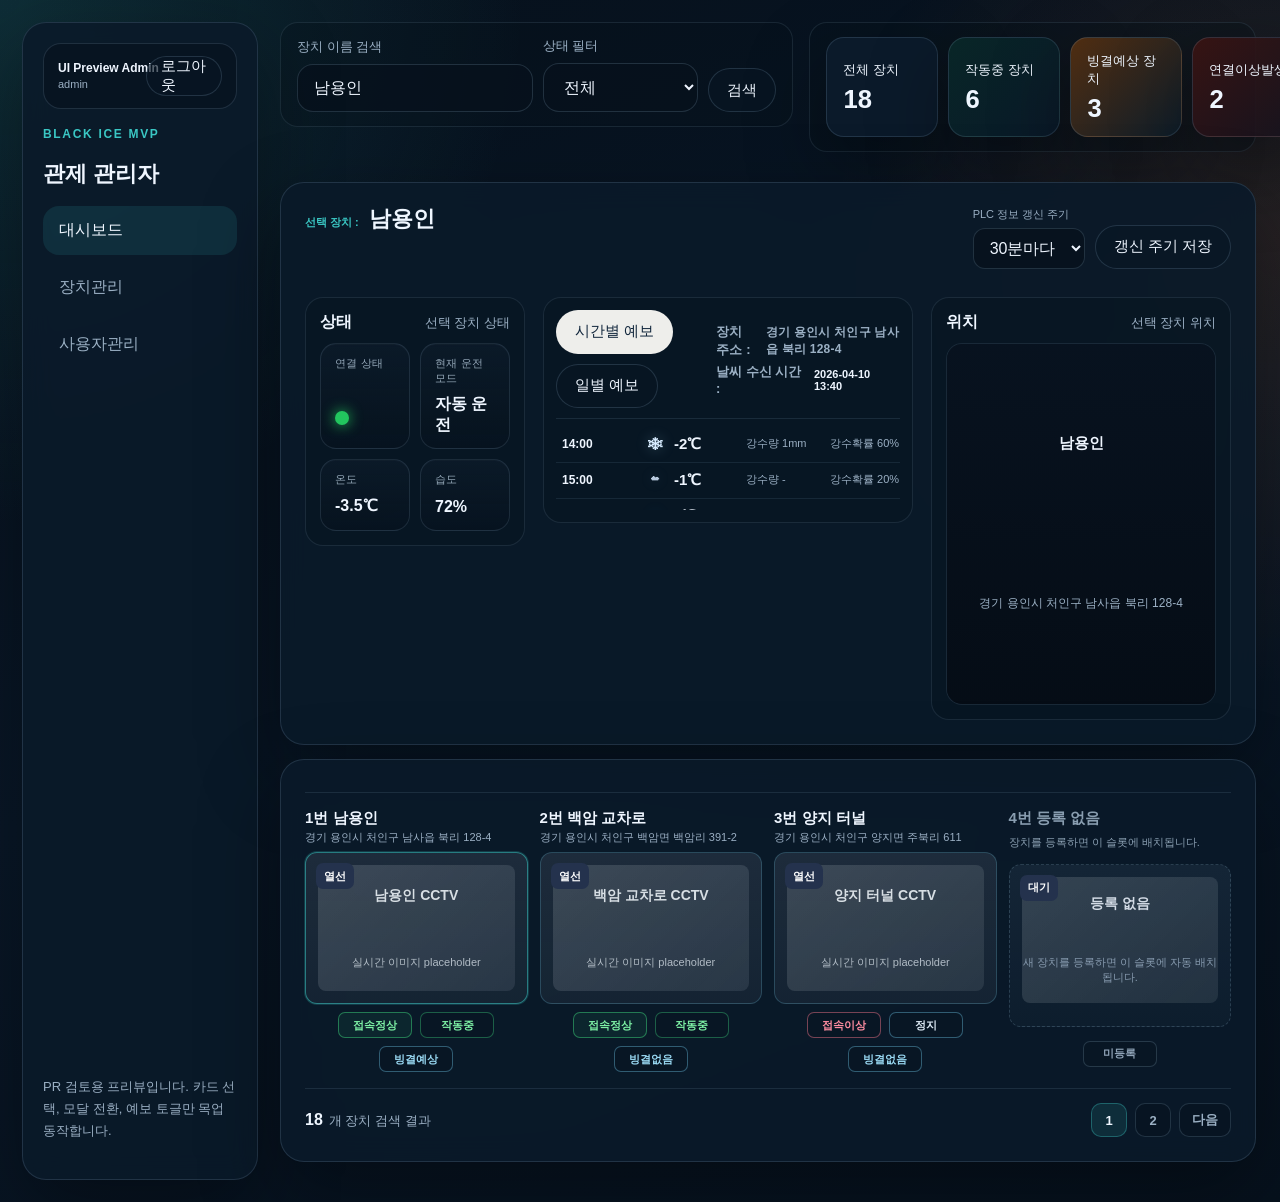
==== commit d865002d: "preView_3" ====
--- a/ui-preview/dashboard.html
+++ b/ui-preview/dashboard.html
@@ -8,7 +8,7 @@
     <script src="assets/js/preview.js" defer></script>
 </head>
 <body data-page="dashboard">
-<div class="app-shell app-shell--drawer-open" data-drawer-shell>
+<div class="app-shell" data-drawer-shell>
     <aside class="sidebar">
         <div class="sidebar__account">
             <div class="sidebar__account-info">
@@ -32,21 +32,6 @@
     </aside>
 
     <main class="app-main app-main--dashboard">
-        <div class="app-alert-pop" role="alert" aria-live="polite">
-            <strong>알림</strong>
-            <p>디자인 프리뷰 전용 화면입니다. 장치를 클릭하면 우측 설정 패널 내용만 바뀝니다.</p>
-            <button type="button" class="app-alert-pop__close" aria-label="닫기">확인</button>
-        </div>
-
-        <div class="weather-alert-stack">
-            <article class="weather-alert-card" data-dismiss-alert>
-                <strong>남용인 눈 예정</strong>
-                <p>11:00 진눈깨비 예보, 예열 시작</p>
-                <small>경기 용인시 처인구 남사읍 북리 128-4</small>
-                <button type="button" class="weather-alert-card__close" aria-label="닫기">X</button>
-            </article>
-        </div>
-
         <section class="camera-board__toolbar camera-board__toolbar--top">
             <section class="camera-board__tool-card">
                 <form class="camera-filter-form" data-preview-message="정적 프리뷰에서는 검색 조건만 시각적으로 확인합니다.">
@@ -288,7 +273,7 @@
     </main>
 </div>
 
-<div class="modal modal--drawer is-open" id="operation-mode-modal">
+<div class="modal modal--drawer" id="operation-mode-modal">
     <div class="modal__backdrop modal__backdrop--solid" data-close-modal></div>
     <div class="modal__panel modal__panel--wide">
         <div class="modal__header">
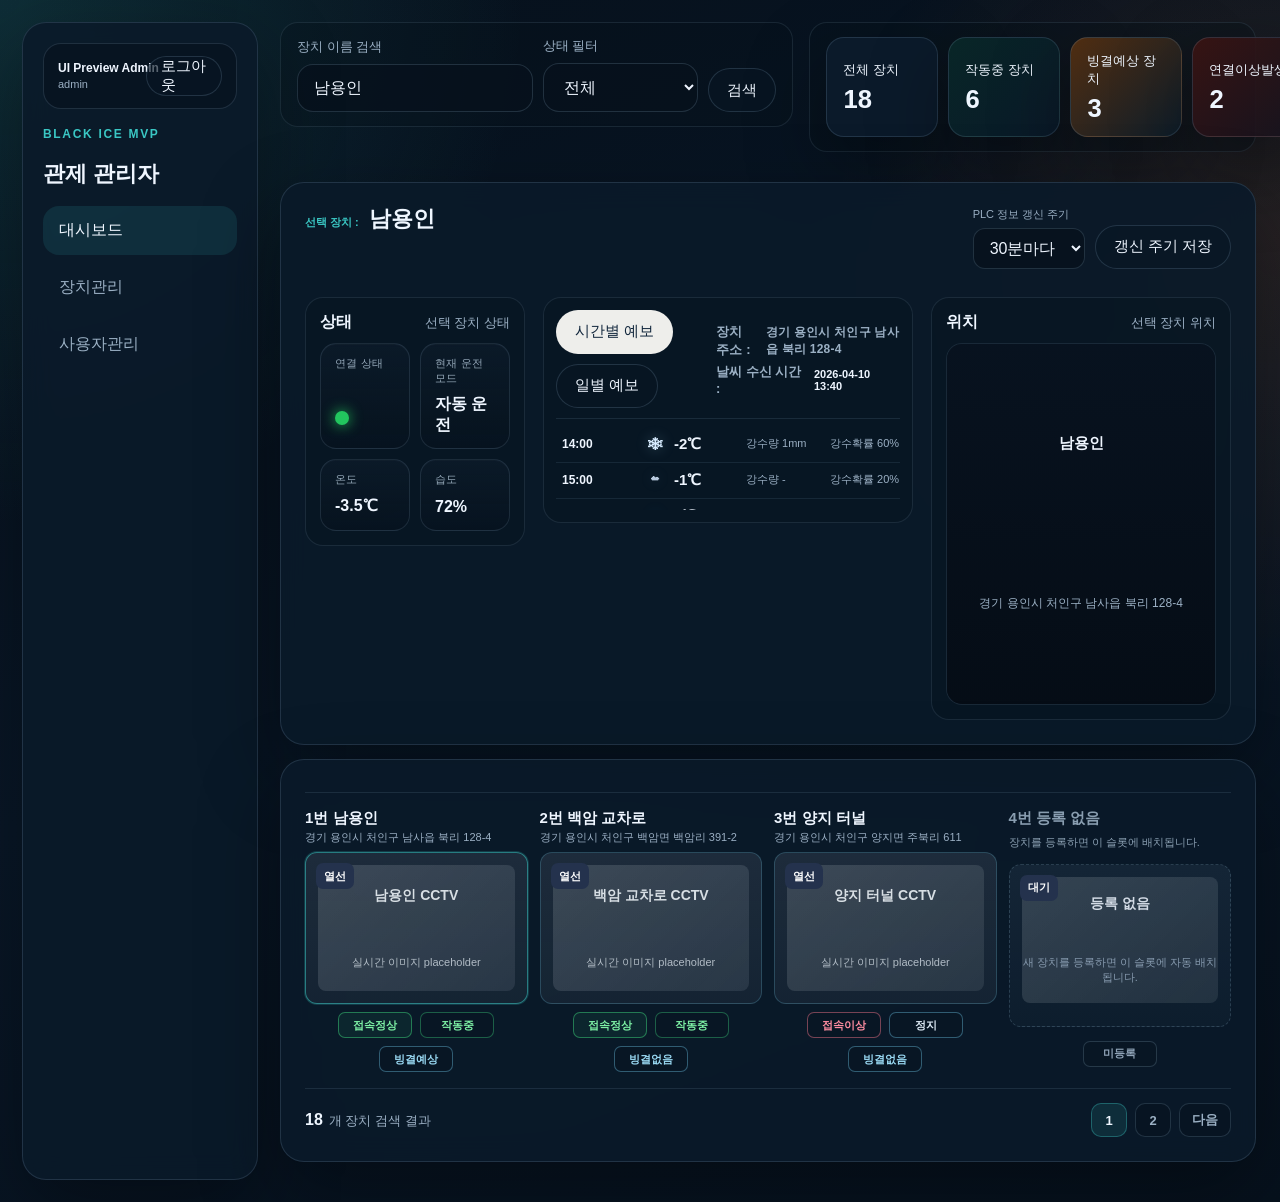
==== commit a2c95312: "preView_6" ====
--- a/ui-preview/dashboard.html
+++ b/ui-preview/dashboard.html
@@ -27,7 +27,7 @@
             <a href="users.html" data-nav="users">사용자관리</a>
         </nav>
         <div class="sidebar__footer">
-            <p>PR 검토용 프리뷰입니다. 카드 선택, 모달 전환, 예보 토글만 목업 동작합니다.</p>
+            <p></p>
         </div>
     </aside>
 
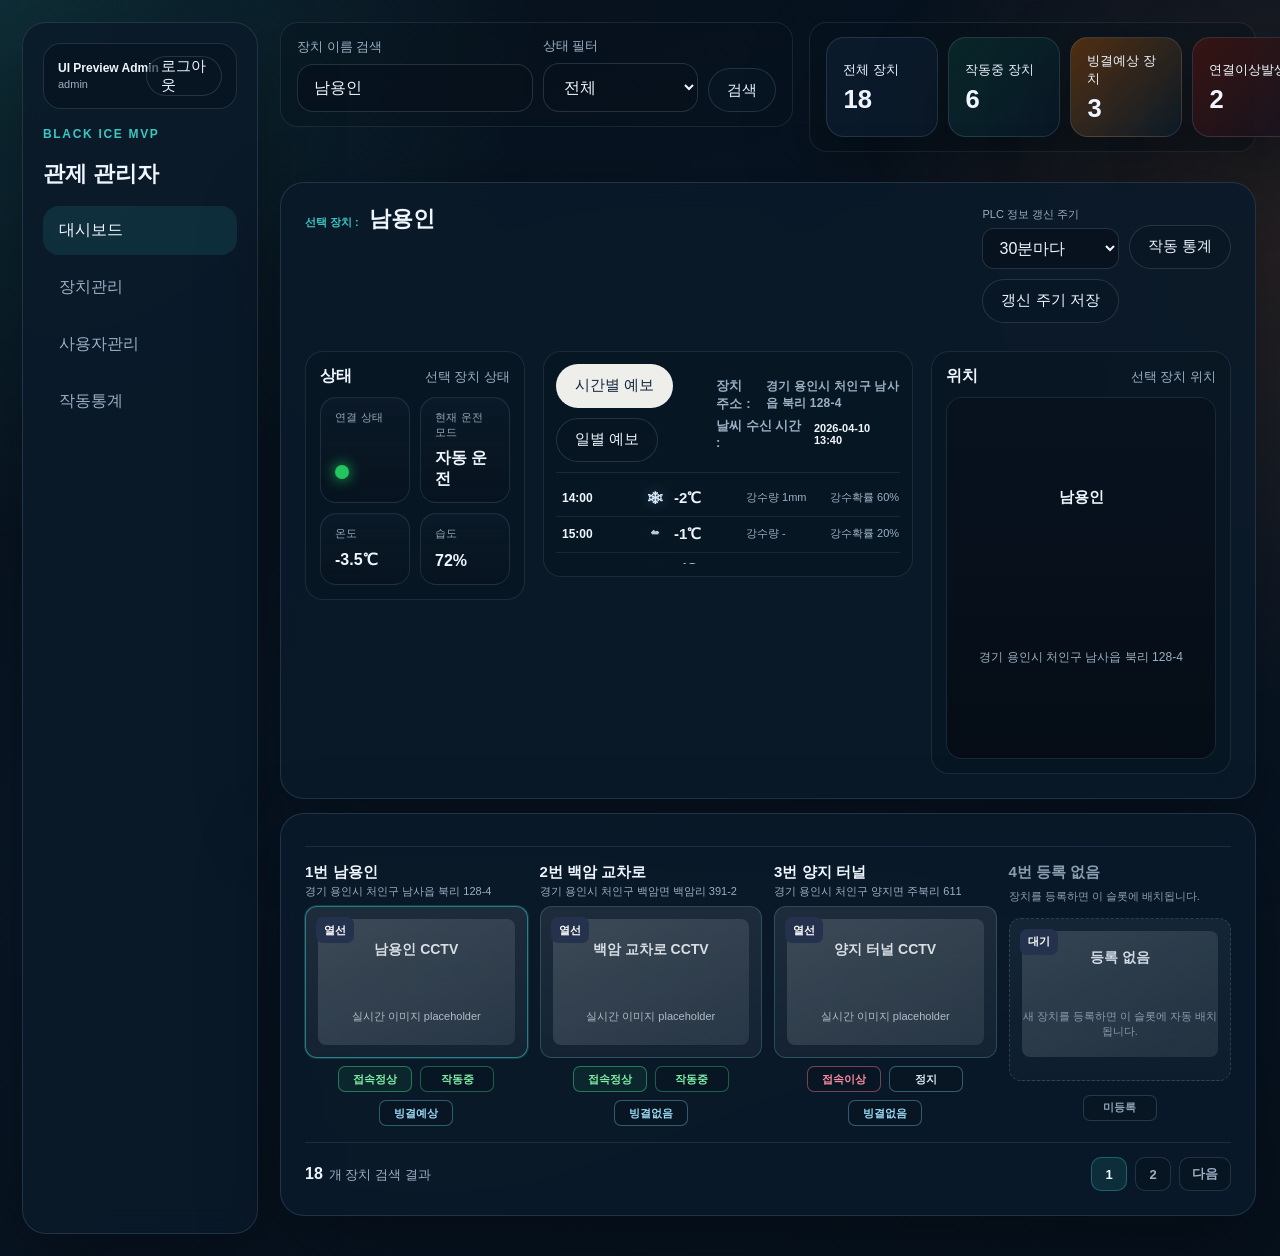
==== commit d2d76b70: "preView_9" ====
--- a/ui-preview/dashboard.html
+++ b/ui-preview/dashboard.html
@@ -25,6 +25,7 @@
             <a href="dashboard.html" data-nav="dashboard">대시보드</a>
             <a href="devices.html" data-nav="devices">장치관리</a>
             <a href="users.html" data-nav="users">사용자관리</a>
+            <a href="stats.html" data-nav="stats">작동통계</a>
         </nav>
         <div class="sidebar__footer">
             <p></p>
@@ -93,6 +94,7 @@
                                 <option>60분마다</option>
                             </select>
                         </label>
+                        <a href="stats.html" class="button button--ghost">작동 통계</a>
                         <button type="submit" class="button button--ghost">갱신 주기 저장</button>
                     </form>
                 </div>
--- a/ui-preview/assets/css/app.css
+++ b/ui-preview/assets/css/app.css
@@ -2754,6 +2754,11 @@
         grid-template-columns: 1fr;
     }
 
+    .panel--camera-board .stats-grid--inline {
+        grid-template-columns: repeat(4, minmax(0, 1fr));
+        gap: 8px;
+    }
+
     .weather-hourly-card {
         width: 148px;
     }
@@ -2799,8 +2804,33 @@
         gap: 10px;
     }
 
-    .panel--camera-board .stats-grid--inline {
-        grid-template-columns: 1fr;
+    .camera-board__tool-card--stats .stats-grid--inline {
+        display: grid;
+        width: 100%;
+        grid-template-columns: repeat(4, minmax(0, 1fr));
+        gap: 8px;
+    }
+
+    .camera-board__tool-card--stats .stat-card--compact {
+        min-height: 72px;
+        padding: 10px 12px;
+        border-radius: 16px;
+    }
+
+    .camera-board__tool-card--stats .stat-card--compact span {
+        font-size: 10px;
+        line-height: 1.2;
+        letter-spacing: -0.02em;
+    }
+
+    .camera-board__tool-card--stats .stat-card--compact strong {
+        margin-top: 6px;
+        font-size: clamp(1.25rem, 4.5vw, 1.6rem);
+    }
+
+    .camera-board__tool-card--stats .stats-grid--inline > .stat-card {
+        width: auto;
+        min-width: 0;
     }
 
     .weather-board__title-line,
@@ -2857,8 +2887,79 @@
         width: 100%;
     }
 
+    .topbar__actions {
+        display: grid;
+        gap: 10px;
+    }
+
     .button {
         width: 100%;
+    }
+
+    .preview-table {
+        min-width: 0;
+        border-collapse: separate;
+        border-spacing: 0;
+    }
+
+    .preview-table thead {
+        display: none;
+    }
+
+    .preview-table,
+    .preview-table tbody,
+    .preview-table tr,
+    .preview-table td {
+        display: block;
+        width: 100%;
+    }
+
+    .preview-table tbody {
+        display: grid;
+        gap: 12px;
+    }
+
+    .preview-table tr {
+        padding: 14px;
+        border: 1px solid rgba(154, 193, 220, 0.12);
+        border-radius: 18px;
+        background: rgba(8, 18, 31, 0.54);
+    }
+
+    .preview-table td {
+        padding: 0;
+        border: 0;
+    }
+
+    .preview-table td + td {
+        margin-top: 10px;
+    }
+
+    .preview-table td::before {
+        content: attr(data-label);
+        display: block;
+        margin-bottom: 4px;
+        color: var(--muted);
+        font-size: 11px;
+        font-weight: 600;
+    }
+
+    .preview-table .table-actions {
+        display: grid;
+        gap: 8px;
+        margin-top: 12px;
+    }
+
+    .preview-table .table-actions::before {
+        margin-bottom: 6px;
+    }
+
+    .preview-table .table-actions .button {
+        width: 100%;
+    }
+
+    .preview-table td[data-label="수신"] span.signal {
+        display: inline-flex;
     }
 
     .sidebar {
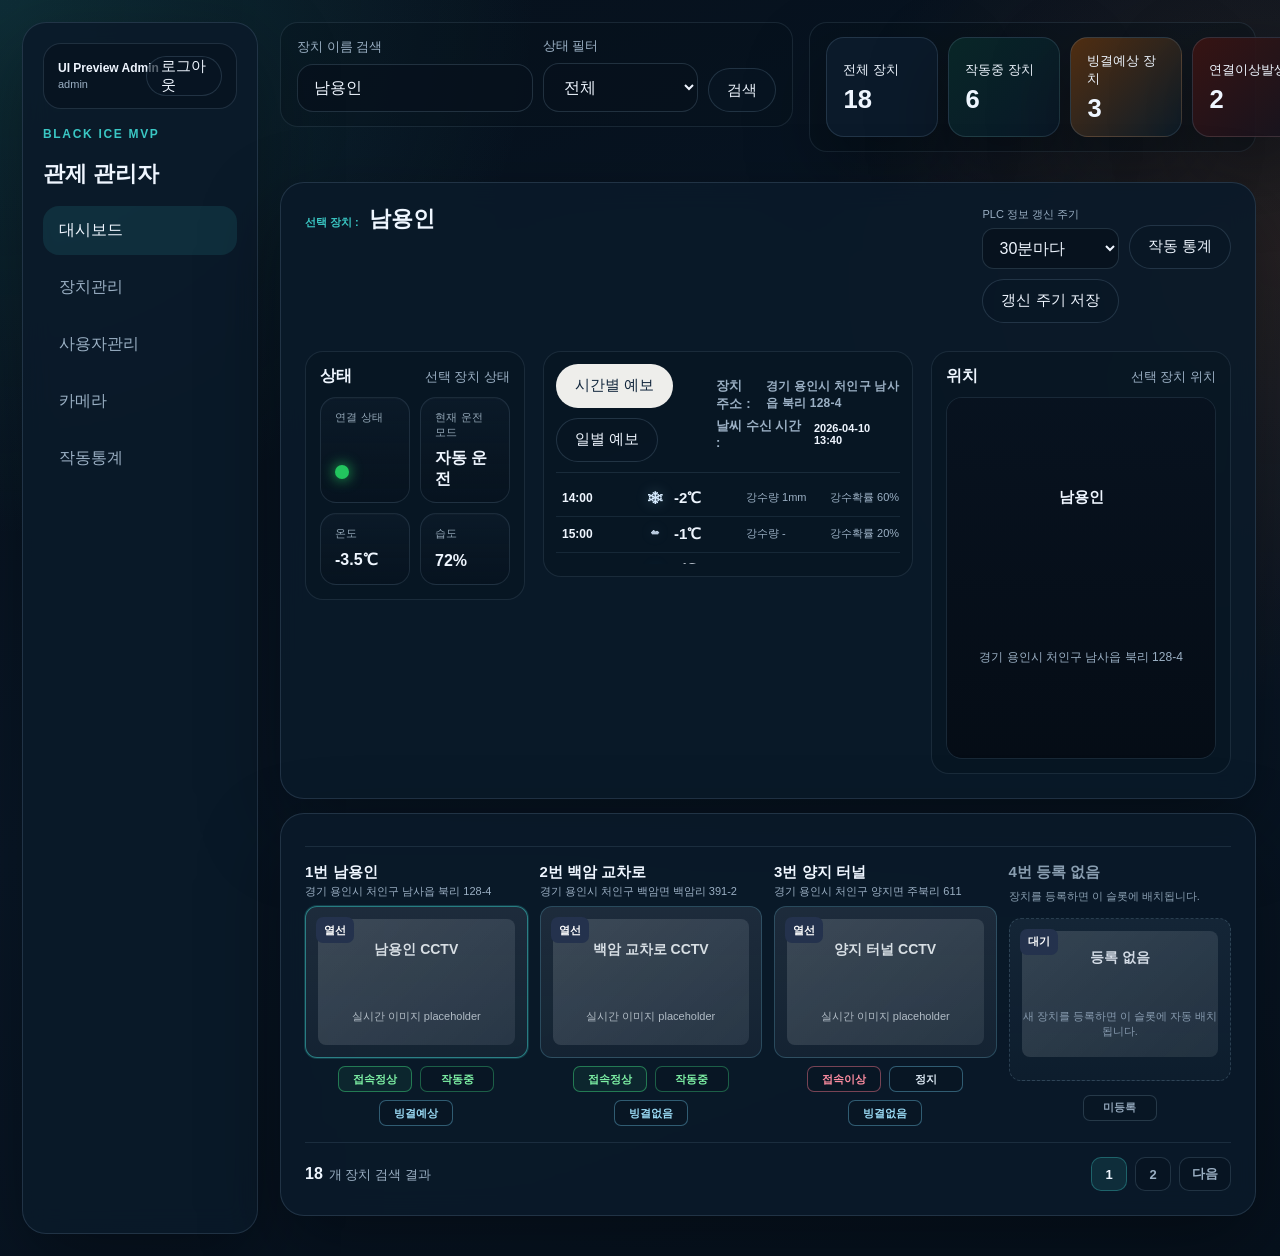
==== commit 22e370ae: "preView_10" ====
--- a/ui-preview/dashboard.html
+++ b/ui-preview/dashboard.html
@@ -25,6 +25,7 @@
             <a href="dashboard.html" data-nav="dashboard">대시보드</a>
             <a href="devices.html" data-nav="devices">장치관리</a>
             <a href="users.html" data-nav="users">사용자관리</a>
+            <a href="cameras.html" data-nav="cameras">카메라</a>
             <a href="stats.html" data-nav="stats">작동통계</a>
         </nav>
         <div class="sidebar__footer">
